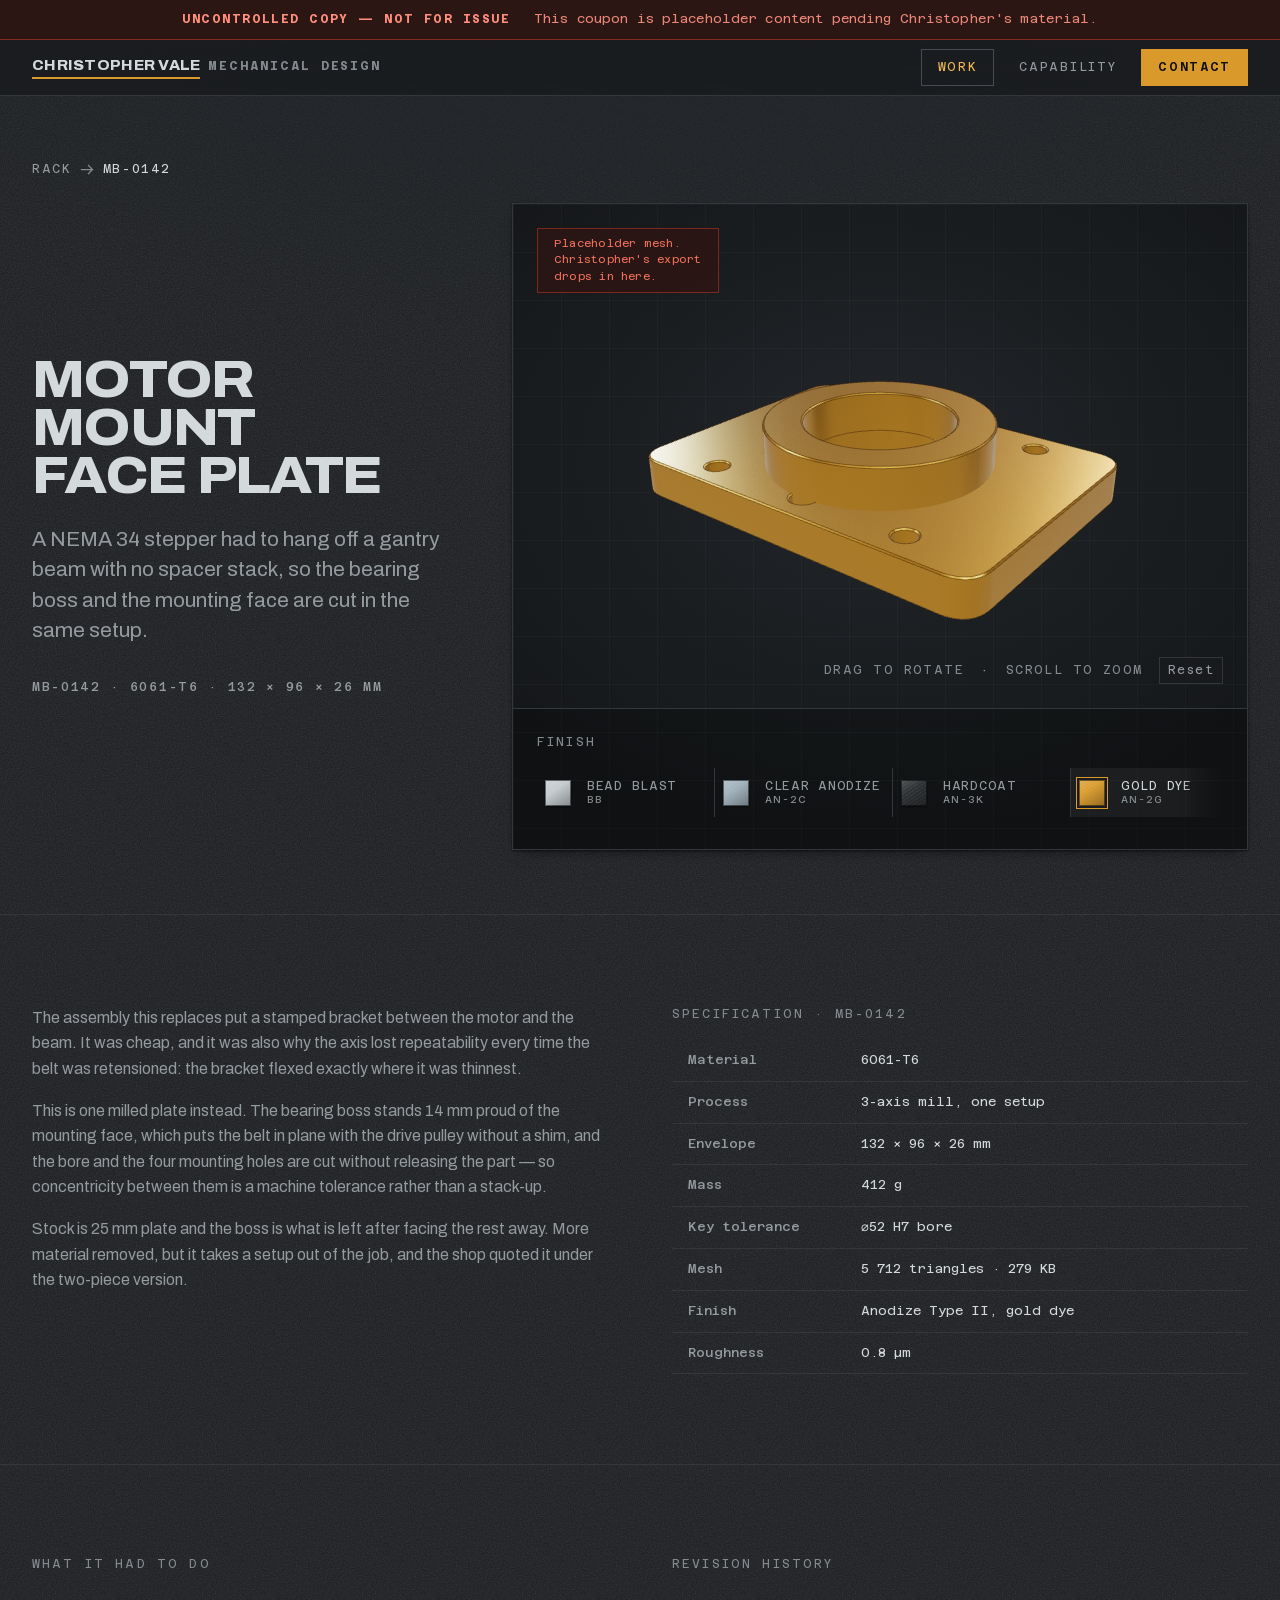
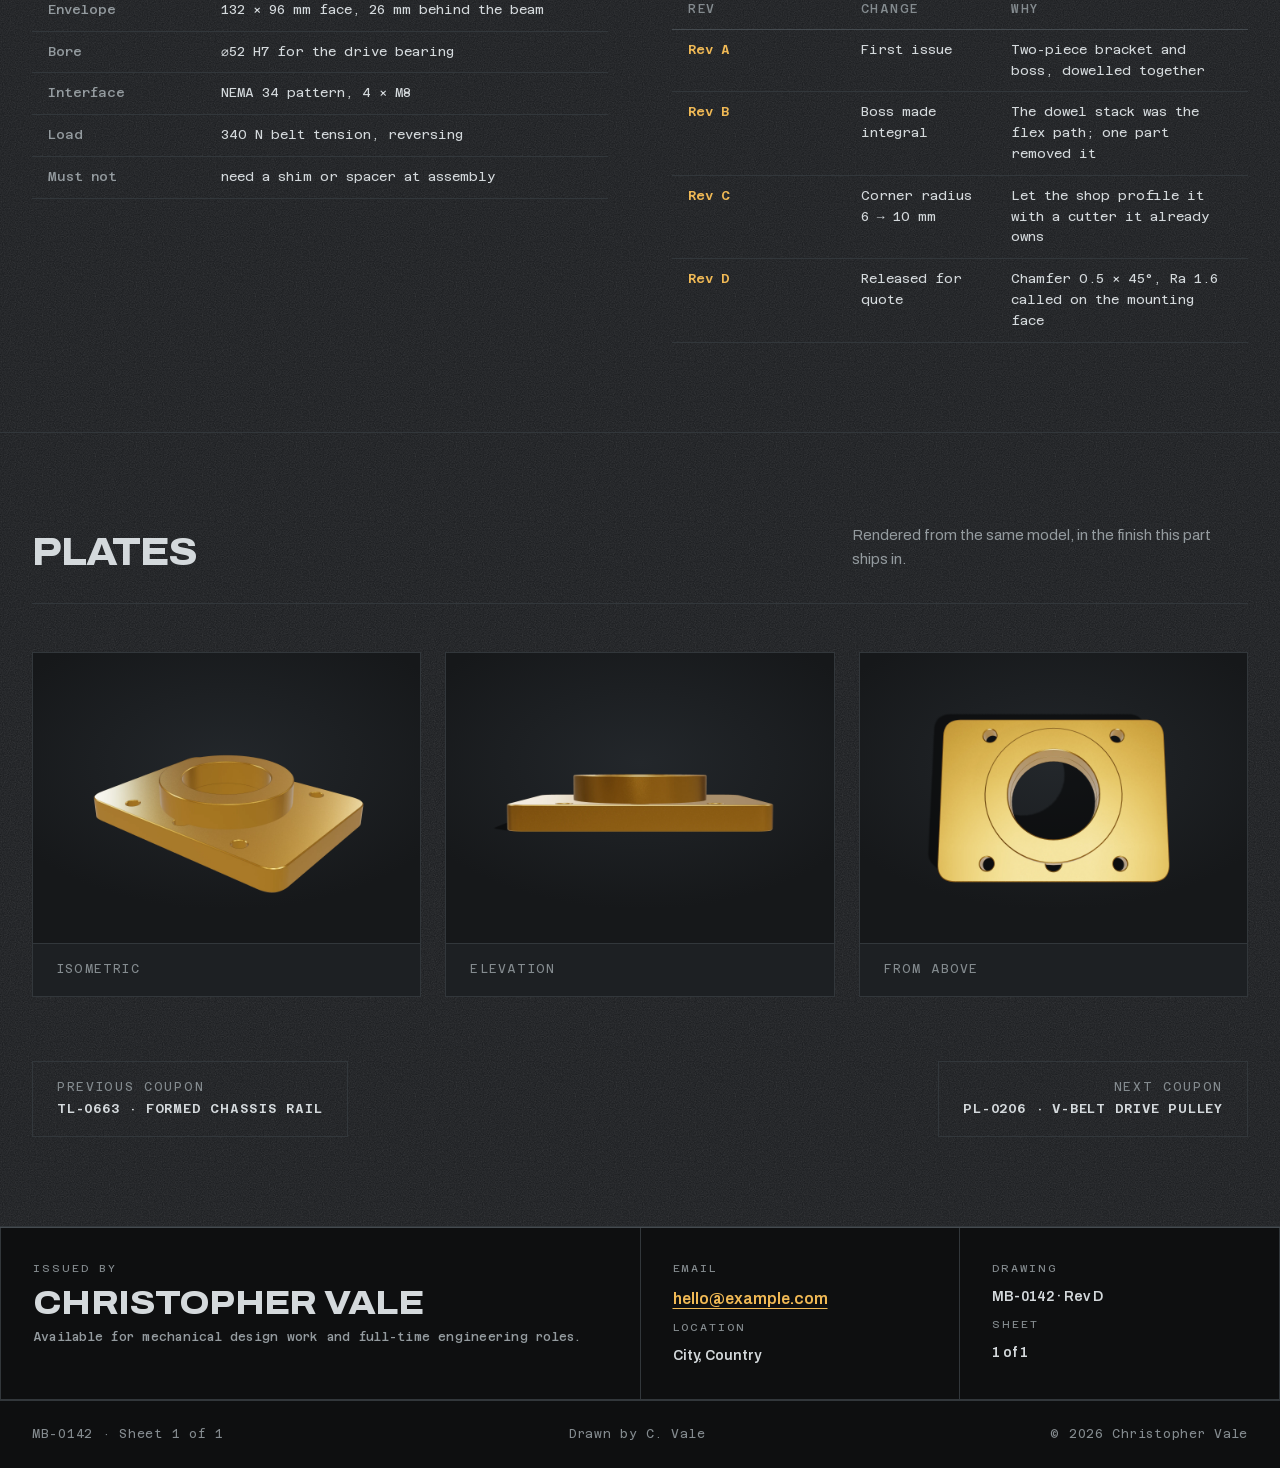
==== projects/mb-0142/index.html @ 42f67389 "Initial commit: Christopher Vale mechanical design portfolio Static site for GitHub Pages, no build " ====
<!doctype html>
<html lang="en" class="no-js" data-finish="gold">
<head>
<meta charset="utf-8">
<meta name="viewport" content="width=device-width, initial-scale=1">
<title>Motor mount face plate · MB-0142 — Christopher Vale</title>
<meta name="description" content="A NEMA 34 stepper had to hang off a gantry beam with no spacer stack, so the bearing boss and the mounting face are cut in the same setup.">
<meta name="theme-color" content="#16181a">
<meta property="og:title" content="Motor mount face plate · MB-0142">
<meta property="og:description" content="A NEMA 34 stepper had to hang off a gantry beam with no spacer stack, so the bearing boss and the mounting face are cut in the same setup.">
<meta property="og:type" content="article">
<link rel="icon" href="../../assets/favicon.svg" type="image/svg+xml">
<link rel="preload" href="../../assets/fonts/archivo-latin.woff2" as="font" type="font/woff2" crossorigin>
<link rel="preload" href="../../assets/fonts/azeret-mono-latin.woff2" as="font" type="font/woff2" crossorigin>
<link rel="stylesheet" href="../../assets/css/site.css">
<script type="importmap">
{
  "imports": {
    "three": "../../vendor/three/three.module.min.js",
    "three/addons/": "../../vendor/three/"
  }
}
</script>
<script defer src="../../assets/js/finishes.js"></script>
<script defer src="../../assets/js/site.js"></script>
</head>
<body>
<!--
DIRECTION CONTRACT
THESIS: Every project is a machined sample coupon you can pick up and re-finish, not a render tile; this refuses the dark portfolio grid of glowing cards.
OWN-WORLD: Type III hardcoat graphite ground, bead-blast aluminium type, a full Type II anodize dye rack carrying the page accent; Archivo stamped wide, Azeret Mono spec rows; drilled coupons, hairline rules, one 8px cell governing every dimension.
STORY: A recruiter reads what the part had to do, turns the geometry, and follows the revision table to see how the engineer thinks.
FIRST VIEWPORT: The coupon's own sheet — title and lede left, the full specification stacked right, the specimen viewer running full width beneath with its dye rack.
FORM: The Finish Sample Card, candidate 6 of 7 grounded directions, seed key 66124021.
FINISH: unreviewed and undocumented is unfinished; this build ends with the finish review, the verdict, and DESIGN.md
-->
<a class="skip" href="#specimen">Skip to the specimen</a>

<!-- PLACEHOLDER MARKER. Delete this block once Christopher's real material is in. -->
<div class="issue-strip">
  <b>Uncontrolled copy — not for issue</b>
  <span>This coupon is placeholder content pending Christopher's material.</span>
</div>

<header class="nameplate">
  <a class="nameplate__mark" href="../../">
    <b>Christopher Vale</b>
    <em>Mechanical design</em>
  </a>
  <nav class="nameplate__nav" aria-label="Primary">
    <a href="../../#work" aria-current="page">Work</a>
    <a href="../../#capability" class="hide-sm">Capability</a>
    <a href="../../#contact" class="is-primary">Contact</a>
  </nav>
</header>

<main>
  <section class="band band--tight">
    <div class="wrap">
      <nav class="crumbs" aria-label="Breadcrumb">
        <a href="../../">Rack</a>
        <svg class="ico" width="15" height="15" viewBox="0 0 15 15" fill="none" aria-hidden="true"><path d="M1.5 7.5h11M8.5 3.5l4 4-4 4" stroke="currentColor" stroke-width="1.25" stroke-linecap="square"/></svg>
        <span aria-current="page">MB-0142</span>
      </nav>

      <div class="sheet sheet--specimen">
        <div class="sheet__title">
          <h1 class="display">Motor mount face plate</h1>
          <p class="lede">A NEMA 34 stepper had to hang off a gantry beam with no spacer stack, so the bearing boss and the mounting face are cut in the same setup.</p>
          <p class="stamp mt-4">MB-0142 &middot; 6061-T6 &middot; 132 &times; 96 &times; 26 mm</p>
        </div>

        <div class="specimen" id="specimen">
          <div class="viewer"
               data-model="../../assets/models/mb-0142-motor-mount.stl"
               data-fit="1.12">
            <img class="viewer__poster" src="../../assets/renders/mb-0142-motor-mount.webp"
                 alt="Rendered isometric view of MB-0142, motor mount face plate.">
            <canvas class="viewer__canvas" tabindex="0" role="application"
                    aria-label="Interactive 3D model of part MB-0142. Drag to rotate, scroll to zoom. With the keyboard: arrow keys rotate, plus and minus zoom, R resets the view."></canvas>
            <div class="viewer__state">
              <span data-state-text>Loading specimen</span>
              <span class="viewer__bar"><i></i></span>
            </div>
            <!-- PLACEHOLDER MARKER. Delete with the issue strip. -->
            <p class="viewer__note">Placeholder mesh. Christopher's export drops in here.</p>
            <div class="viewer__readout">
              <span>Drag to rotate</span>
              <b>&middot;</b>
              <span class="pointer-fine">Scroll to zoom</span>
              <span class="pointer-coarse">Pinch to zoom</span>
              <button type="button" class="viewer__reset">Reset</button>
            </div>
          </div>

          <div class="dyerack dyerack--flat">
            <p class="dyerack__head" id="dye-rack-label">Finish</p>
            <div class="dyerack__list" role="group" aria-labelledby="dye-rack-label">
        <button type="button" class="chip" data-finish="natural" style="--chip:#c3cacd" aria-pressed="false">
          <span>Bead blast<small>BB</small></span>
        </button>
        <button type="button" class="chip" data-finish="clear" style="--chip:#9fb0ba" aria-pressed="false">
          <span>Clear anodize<small>AN-2C</small></span>
        </button>
        <button type="button" class="chip" data-finish="black" style="--chip:#2a2d30" aria-pressed="false">
          <span>Hardcoat<small>AN-3K</small></span>
        </button>
        <button type="button" class="chip" data-finish="gold" style="--chip:#d99a2b" aria-pressed="true">
          <span>Gold dye<small>AN-2G</small></span>
        </button>
        <button type="button" class="chip" data-finish="red" style="--chip:#c93c2b" aria-pressed="false">
          <span>Red dye<small>AN-2R</small></span>
        </button>
        <button type="button" class="chip" data-finish="blue" style="--chip:#2f79d8" aria-pressed="false">
          <span>Blue dye<small>AN-2B</small></span>
        </button>
        <button type="button" class="chip" data-finish="violet" style="--chip:#8a52d6" aria-pressed="false">
          <span>Violet dye<small>AN-2V</small></span>
        </button>
        <button type="button" class="chip" data-finish="olive" style="--chip:#6f9a3a" aria-pressed="false">
          <span>Olive dye<small>AN-2O</small></span>
        </button>
            </div>
          </div>
        </div>
      </div>
    </div>
  </section>

  <!-- ================================================== what it is -->
  <section class="band" aria-labelledby="read-title">
    <div class="wrap">
      <div class="two-col">
        <div>
          <h2 class="vh" id="read-title">About this part</h2>
          <div class="prose">
            <p>The assembly this replaces put a stamped bracket between the motor and the beam. It was cheap, and it was also why the axis lost repeatability every time the belt was retensioned: the bracket flexed exactly where it was thinnest.</p>
            <p>This is one milled plate instead. The bearing boss stands 14 mm proud of the mounting face, which puts the belt in plane with the drive pulley without a shim, and the bore and the four mounting holes are cut without releasing the part &mdash; so concentricity between them is a machine tolerance rather than a stack-up.</p>
            <p>Stock is 25 mm plate and the boss is what is left after facing the rest away. More material removed, but it takes a setup out of the job, and the shop quoted it under the two-piece version.</p>
          </div>
        </div>

        <table class="spectable">
          <caption>Specification &middot; MB-0142</caption>
          <tbody>
            <tr><th scope="row">Material</th><td>6061-T6</td></tr>
            <tr><th scope="row">Process</th><td>3-axis mill, one setup</td></tr>
            <tr><th scope="row">Envelope</th><td>132 &times; 96 &times; 26 mm</td></tr>
            <tr><th scope="row">Mass</th><td>412 g</td></tr>
            <tr><th scope="row">Key tolerance</th><td>&#8960;52 H7 bore</td></tr>
            <tr><th scope="row">Mesh</th><td>5 712 triangles &middot; 279 KB</td></tr>
            <tr><th scope="row">Finish</th><td data-live-process>&mdash;</td></tr>
            <tr><th scope="row">Roughness</th><td data-live-ra>&mdash;</td></tr>
          </tbody>
        </table>
      </div>
    </div>
  </section>

  <!-- ===================================================== back panel -->
  <section class="band" aria-labelledby="brief-title">
    <div class="wrap">
      <div class="two-col">
        <table class="spectable">
          <caption id="brief-title">What it had to do</caption>
          <tbody>
            <tr><th scope="row">Envelope</th><td>132 &times; 96 mm face, 26 mm behind the beam</td></tr>
            <tr><th scope="row">Bore</th><td>&#8960;52 H7 for the drive bearing</td></tr>
            <tr><th scope="row">Interface</th><td>NEMA 34 pattern, 4 &times; M8</td></tr>
            <tr><th scope="row">Load</th><td>340 N belt tension, reversing</td></tr>
            <tr><th scope="row">Must not</th><td>need a shim or spacer at assembly</td></tr>
          </tbody>
        </table>

        <table class="spectable">
          <caption>Revision history</caption>
          <thead>
            <tr><th scope="col">Rev</th><th scope="col">Change</th><th scope="col">Why</th></tr>
          </thead>
          <tbody>
            <tr><th scope="row" class="rev">Rev A</th><td>First issue</td><td>Two-piece bracket and boss, dowelled together</td></tr>
            <tr><th scope="row" class="rev">Rev B</th><td>Boss made integral</td><td>The dowel stack was the flex path; one part removed it</td></tr>
            <tr><th scope="row" class="rev">Rev C</th><td>Corner radius 6 &rarr; 10 mm</td><td>Let the shop profile it with a cutter it already owns</td></tr>
            <tr><th scope="row" class="rev">Rev D</th><td>Released for quote</td><td>Chamfer 0.5 &times; 45&deg;, Ra 1.6 called on the mounting face</td></tr>
          </tbody>
        </table>
      </div>
    </div>
  </section>

  <!-- ===================================================== plates -->
  <section class="band" aria-labelledby="plates-title">
    <div class="wrap">
      <div class="band__head">
        <h2 class="display" id="plates-title">Plates</h2>
        <p>Rendered from the same model, in the finish this part ships in.</p>
      </div>
      <div class="plates">
        <figure class="plate seat">
          <img src="../../assets/renders/mb-0142-motor-mount.webp" alt="Isometric view of MB-0142." loading="lazy" width="960" height="720">
          <figcaption>Isometric</figcaption>
        </figure>
        <figure class="plate seat">
          <img src="../../assets/renders/mb-0142-motor-mount-front.webp" alt="Elevation view of MB-0142." loading="lazy" width="960" height="720">
          <figcaption>Elevation</figcaption>
        </figure>
        <figure class="plate seat">
          <img src="../../assets/renders/mb-0142-motor-mount-top.webp" alt="View of MB-0142 from above." loading="lazy" width="960" height="720">
          <figcaption>From above</figcaption>
        </figure>
      </div>

      <nav class="pager mt-8" aria-label="Other coupons">
        <a href="../tl-0663/"><span>Previous coupon</span><b>TL-0663 · Formed chassis rail</b></a>
        <a href="../pl-0206/" class="is-next"><span>Next coupon</span><b>PL-0206 · V-belt drive pulley</b></a>
      </nav>
    </div>
  </section>
</main>

<footer class="titleblock" id="contact">
  <div class="titleblock__grid">
    <div class="titleblock__cell titleblock__issuer">
      <span class="k">Issued by</span>
      <span class="v">Christopher Vale</span>
      <p class="stamp" style="text-transform:none;letter-spacing:0.02em;line-height:1.6">
        Available for mechanical design work and full-time engineering roles.
      </p>
    </div>
    <div class="titleblock__cell">
      <span class="k">Email</span>
      <span class="v"><a href="mailto:hello@example.com">hello@example.com</a></span>
      <span class="k">Location</span>
      <span class="v" style="font-size:0.875rem">City, Country</span>
    </div>
    <div class="titleblock__cell">
      <span class="k">Drawing</span>
      <span class="v" style="font-size:0.875rem">MB-0142 · Rev D</span>
      <span class="k">Sheet</span>
      <span class="v" style="font-size:0.875rem">1 of 1</span>
    </div>
  </div>
  <div class="titleblock__foot">
    <span>MB-0142 · Sheet 1 of 1</span>
    <span>Drawn by C. Vale</span>
    <span>&copy; <span data-year>2026</span> Christopher Vale</span>
  </div>
</footer>

<div id="finish-live" class="vh" role="status" aria-live="polite"></div>
</body>
</html>
---- assets/css/site.css ----
/* ==========================================================================
   THE FINISH SAMPLE CARD
   Christopher — mechanical design portfolio
   Every project is a machined sample coupon: bead-blast field, stamped spec,
   dye rack. The page accent IS the selected finish.
   ========================================================================== */

/* --------------------------------------------------------------- 1. faces */

@font-face {
  font-family: 'Archivo';
  font-style: normal;
  font-weight: 100 900;
  font-stretch: 62% 125%;
  font-display: swap;
  src: url('../fonts/archivo-latin.woff2') format('woff2');
  unicode-range: U+0000-00FF, U+0131, U+0152-0153, U+02BB-02BC, U+02C6, U+02DA,
    U+02DC, U+0304, U+0308, U+0329, U+2000-206F, U+20AC, U+2122, U+2191, U+2193,
    U+2212, U+2215, U+FEFF, U+FFFD;
}
@font-face {
  font-family: 'Archivo';
  font-style: normal;
  font-weight: 100 900;
  font-stretch: 62% 125%;
  font-display: swap;
  src: url('../fonts/archivo-latin-ext.woff2') format('woff2');
  unicode-range: U+0100-02BA, U+02BD-02C5, U+02C7-02CC, U+02CE-02D7, U+02DD-02FF,
    U+0304, U+0308, U+0329, U+1D00-1DBF, U+1E00-1E9F, U+1EF2-1EFF, U+2020,
    U+20A0-20AB, U+20AD-20C0, U+2113, U+2C60-2C7F, U+A720-A7FF;
}
@font-face {
  font-family: 'Azeret Mono';
  font-style: normal;
  font-weight: 300 700;
  font-display: swap;
  src: url('../fonts/azeret-mono-latin.woff2') format('woff2');
  unicode-range: U+0000-00FF, U+0131, U+0152-0153, U+02BB-02BC, U+02C6, U+02DA,
    U+02DC, U+0304, U+0308, U+0329, U+2000-206F, U+20AC, U+2122, U+2191, U+2193,
    U+2212, U+2215, U+FEFF, U+FFFD;
}
@font-face {
  font-family: 'Azeret Mono';
  font-style: normal;
  font-weight: 300 700;
  font-display: swap;
  src: url('../fonts/azeret-mono-latin-ext.woff2') format('woff2');
  unicode-range: U+0100-02BA, U+02BD-02C5, U+02C7-02CC, U+02CE-02D7, U+02DD-02FF,
    U+0304, U+0308, U+0329, U+1D00-1DBF, U+1E00-1E9F, U+1EF2-1EFF, U+2020,
    U+20A0-20AB, U+20AD-20C0, U+2113, U+2C60-2C7F, U+A720-A7FF;
}

/* -------------------------------------------------------------- 2. tokens */

:root {
  /* One fixed cell unit governs every dimension on the page. */
  --cell: 8px;
  --c1: var(--cell);
  --c2: calc(var(--cell) * 2);
  --c3: calc(var(--cell) * 3);
  --c4: calc(var(--cell) * 4);
  --c6: calc(var(--cell) * 6);
  --c8: calc(var(--cell) * 8);
  --c12: calc(var(--cell) * 12);
  --c16: calc(var(--cell) * 16);

  /* Type III hardcoat ground, warm-dark rather than neutral black. */
  --void: #0e0f10;
  --plate: #191b1e;
  --plate-2: #1d2023;
  --plate-3: #24282c;
  --rule: #32373b;
  --rule-bright: #454b50;

  /* Bead-blast aluminium */
  --alu: #d4d9dc;
  --alu-dim: #949b9f;
  --alu-faint: #848b8f;

  /* Type II anodize dye rack — chip colour, and a lightened ink that clears
     4.5:1 on the plate for text use. */
  --dye-natural: #c3cacd;      --ink-natural: #d4d9dc;
  --dye-clear: #9fb0ba;        --ink-clear: #bcccd4;
  --dye-black: #2a2d30;        --ink-black: #b9bfc3;
  --dye-gold: #d99a2b;         --ink-gold: #f0b955;
  --dye-red: #c93c2b;          --ink-red: #f2705c;
  --dye-blue: #2f79d8;         --ink-blue: #6faaf5;
  --dye-violet: #8a52d6;       --ink-violet: #b591f0;
  --dye-olive: #6f9a3a;        --ink-olive: #a8cf6a;

  /* The live finish. JS overwrites these on selection; the page's accent
     is the selected finish, not a fixed brand colour. */
  --dye: var(--dye-gold);
  --ink: var(--ink-gold);

  --shadow-seat: 0 1px 2px rgb(0 0 0 / 0.5), 0 7px 14px -8px rgb(0 0 0 / 0.65);
  --shadow-lift: 0 2px 4px rgb(0 0 0 / 0.55), 0 14px 22px -10px rgb(0 0 0 / 0.75);

  --ease-out: cubic-bezier(0.16, 1, 0.3, 1);
  --ease-seat: cubic-bezier(0.22, 1.1, 0.36, 1);

  --sans: 'Archivo', ui-sans-serif, system-ui, sans-serif;
  --mono: 'Azeret Mono', ui-monospace, 'SF Mono', Menlo, monospace;

  --page: min(1560px, 100% - var(--c8));
  --header-h: 56px;
  --stamp-w: 244px;
  --rack-w: 252px;

  color-scheme: dark;
  accent-color: var(--dye);
}

/* --------------------------------------------------------------- 3. reset */

*, *::before, *::after { box-sizing: border-box; }

html {
  -webkit-text-size-adjust: 100%;
  scroll-behavior: smooth;
  scroll-padding-top: calc(var(--header-h) + var(--c6));
}
@media (prefers-reduced-motion: reduce) {
  html { scroll-behavior: auto; }
}

body {
  margin: 0;
  background: var(--plate);
  color: var(--alu);
  font-family: var(--sans);
  font-size: clamp(0.9375rem, 0.9rem + 0.2vw, 1rem);
  line-height: 1.6;
  font-variation-settings: 'wdth' 100;
  -webkit-font-smoothing: antialiased;
  text-rendering: optimizeLegibility;
  /* Bead-blast: isotropic grain, desaturated in the filter itself so it
     modulates the ground without a page-sized blend mode to composite. */
  background-image:
    radial-gradient(120% 80% at 50% -10%, #21262a 0%, transparent 60%),
    url("data:image/svg+xml,%3Csvg xmlns='http://www.w3.org/2000/svg' width='160' height='160'%3E%3Cfilter id='b'%3E%3CfeTurbulence type='fractalNoise' baseFrequency='0.85' numOctaves='3' stitchTiles='stitch'/%3E%3CfeColorMatrix type='saturate' values='0'/%3E%3C/filter%3E%3Crect width='160' height='160' filter='url(%23b)' opacity='0.16'/%3E%3C/svg%3E");
  background-size: auto, 160px 160px;
  background-attachment: fixed, scroll;
}

img, canvas, svg { display: block; max-width: 100%; }
img { height: auto; }

h1, h2, h3, h4, p, figure, ul, ol { margin: 0; }
ul, ol { padding: 0; list-style: none; }

/* ------------------------------------------------- 4. browser surfaces */

::selection { background: var(--dye); color: var(--void); }

::-webkit-scrollbar { width: 12px; height: 12px; }
::-webkit-scrollbar-track { background: var(--void); }
::-webkit-scrollbar-thumb {
  background: var(--plate-3);
  border: 3px solid var(--void);
  border-radius: 0;
}
::-webkit-scrollbar-thumb:hover { background: var(--rule-bright); }
* { scrollbar-color: var(--plate-3) var(--void); scrollbar-width: thin; }

:focus-visible {
  outline: 2px solid var(--ink);
  outline-offset: 2px;
}

a { color: var(--ink); text-decoration-thickness: 1px; text-underline-offset: 0.22em; }
a:hover { text-decoration-thickness: 2px; }

/* ----------------------------------------------------------- 5. type kit */

.stamp {
  font-family: var(--mono);
  font-size: 0.75rem;
  font-weight: 500;
  letter-spacing: 0.14em;
  text-transform: uppercase;
  font-variant-numeric: tabular-nums;
  color: var(--alu-dim);
}

.display {
  font-family: var(--sans);
  font-weight: 800;
  font-variation-settings: 'wdth' 112;
  letter-spacing: -0.032em;
  line-height: 0.92;
  text-wrap: balance;
  color: var(--alu);
  text-transform: uppercase;
}

.lede {
  font-size: clamp(1.0625rem, 1rem + 0.5vw, 1.3125rem);
  line-height: 1.45;
  color: var(--alu-dim);
  max-width: 46ch;
  text-wrap: pretty;
}

.prose { max-width: 68ch; color: var(--alu-dim); }
.prose p + p { margin-top: var(--c2); }
.prose strong { color: var(--alu); font-weight: 600; }

.num { font-variant-numeric: tabular-nums; }

/* --------------------------------------------------------- 6. page frame */

.wrap { width: var(--page); margin-inline: auto; }

.skip {
  position: absolute;
  left: var(--c2);
  top: calc(var(--c2) * -8);
  z-index: 100;
  padding: var(--c1) var(--c2);
  background: var(--dye);
  color: var(--void);
  font-family: var(--mono);
  font-size: 0.75rem;
  text-transform: uppercase;
  letter-spacing: 0.1em;
  text-decoration: none;
  transition: top 0.18s var(--ease-out);
}
.skip:focus { top: var(--c2); }

/* The draft stamp. Engineering documents carry exactly this mark; it is the
   honest state of the site until Christopher's material lands.
   To remove: delete every <div class="issue-strip"> block. */
.issue-strip {
  background: color-mix(in srgb, var(--dye-red) 16%, var(--void));
  border-bottom: 1px solid color-mix(in srgb, var(--dye-red) 55%, transparent);
  color: var(--ink-red);
  font-family: var(--mono);
  font-size: 0.75rem;
  letter-spacing: 0.12em;
  text-transform: uppercase;
  padding: calc(var(--c1) + 1px) var(--c4);
  display: flex;
  gap: var(--c3);
  align-items: baseline;
  justify-content: center;
  flex-wrap: wrap;
  text-align: center;
}
.issue-strip b { font-weight: 700; color: #ff8f7c; }
@media (max-width: 760px) {
  .issue-strip span { display: none; }
  .issue-strip { padding-inline: var(--c2); }
}
.issue-strip span {
  color: color-mix(in srgb, var(--ink-red) 78%, var(--alu));
  text-transform: none;
  letter-spacing: 0.01em;
  font-size: 0.8125rem;
}

/* -------------------------------------------------------- 7. nameplate */

.nameplate {
  position: sticky;
  top: 0;
  z-index: 40;
  height: var(--header-h);
  display: flex;
  align-items: center;
  gap: var(--c4);
  padding-inline: var(--c4);
  background: color-mix(in srgb, var(--plate) 86%, transparent);
  backdrop-filter: blur(14px) saturate(1.2);
  border-bottom: 1px solid var(--rule);
}

.nameplate__mark {
  display: flex;
  align-items: baseline;
  gap: var(--c1);
  text-decoration: none;
  color: var(--alu);
  font-weight: 700;
  font-variation-settings: 'wdth' 108;
  letter-spacing: 0.02em;
  text-transform: uppercase;
  font-size: 0.875rem;
  white-space: nowrap;
}
.nameplate__mark b {
  font-weight: 800;
  border-bottom: 2px solid var(--dye);
  transition: border-color 0.4s var(--ease-out);
}
.nameplate__mark em {
  font-style: normal;
  font-family: var(--mono);
  font-size: 0.75rem;
  letter-spacing: 0.16em;
  color: var(--alu-faint);
}

.nameplate__nav {
  margin-left: auto;
  display: flex;
  align-items: center;
  gap: var(--c1);
}
.nameplate__nav a {
  font-family: var(--mono);
  font-size: 0.75rem;
  letter-spacing: 0.14em;
  text-transform: uppercase;
  color: var(--alu-dim);
  text-decoration: none;
  padding: var(--c1) var(--c2);
  border: 1px solid transparent;
  transition: color 0.16s, border-color 0.16s, background-color 0.16s;
}
.nameplate__nav a:hover { color: var(--alu); border-color: var(--rule); }
.nameplate__nav a[aria-current='page'] { color: var(--ink); border-color: var(--rule-bright); }
.nameplate__nav .is-primary {
  color: var(--void);
  background: var(--dye);
  border-color: var(--dye);
  font-weight: 600;
  transition: background-color 0.4s var(--ease-out), border-color 0.4s var(--ease-out), filter 0.16s;
}
.nameplate__nav .is-primary:hover { color: var(--void); filter: brightness(1.14); }

@media (max-width: 720px) {
  .nameplate { gap: var(--c2); padding-inline: var(--c2); }
  .nameplate__mark em { display: none; }
  .nameplate__nav { gap: 0; }
  .nameplate__nav a { padding-inline: var(--c1); letter-spacing: 0.08em; }
  .nameplate__nav .hide-sm { display: none; }
}

/* --------------------------------------------------------- 8. the coupon */
/* The hero: one specimen under test on a bead-blast field. */

:root:has(.issue-strip) { --strip-h: 42px; }

.coupon-test {
  position: relative;
  min-height: calc(100svh - var(--header-h) - var(--strip-h, 0px));
  display: grid;
  grid-template-columns: var(--stamp-w) minmax(0, 1fr) var(--rack-w);
  grid-template-rows: 1fr auto;
  border-bottom: 1px solid var(--rule);
  isolation: isolate;
  overflow: clip;
}
.coupon-test > * { min-width: 0; }
.dyerack__list { min-width: 0; }

/* The field the specimen sits on: a datum grid, ruled in the cell unit. */
.coupon-test__field {
  position: absolute;
  inset: 0;
  z-index: 0;
  pointer-events: none;
  background-image:
    linear-gradient(to right, rgb(255 255 255 / 0.028) 1px, transparent 1px),
    linear-gradient(to bottom, rgb(255 255 255 / 0.028) 1px, transparent 1px);
  background-size: calc(var(--cell) * 6) calc(var(--cell) * 6);
  mask-image: radial-gradient(120% 100% at 62% 42%, #000 0%, #000 42%, transparent 78%);
}

.viewer {
  position: relative;
  width: 100%;
  height: 100%;
  isolation: isolate;
}

/* In the hero the viewer is the field itself: it spans the whole section and
   the stamp, rack, and statement sit over it. */
.viewer--hero {
  position: absolute;
  inset: 0;
  z-index: 1;
}
.viewer--hero .viewer__readout { right: calc(var(--rack-w) + var(--c3)); }
@media (max-width: 900px) {
  .viewer--hero .viewer__readout { right: var(--c3); left: var(--c3); }
}

/* "Scroll to zoom" names an action a touch device does not have. */
.pointer-coarse { display: none; }
@media (hover: none) and (pointer: coarse) {
  .pointer-fine { display: none; }
  .pointer-coarse { display: inline; }
}
/* On a narrow frame the hint is the grab affordance; the zoom verb can go. */
@media (max-width: 560px) {
  .viewer__readout .pointer-fine,
  .viewer__readout .pointer-coarse,
  .viewer__readout b { display: none; }
}

.specstamp,
.dyerack,
.coupon-test__say { position: relative; z-index: 2; }

/* In the hero the viewer IS the field, sitting beneath this chrome. Left as
   solid hit targets, the stamp column, the rack column and the statement
   swallow the pointer across most of the section — including the upper-right,
   where the specimen is composed — and the model cannot be dragged at all.
   The chrome keeps its place in the stack; only its real controls and its
   selectable evidence take the pointer back. */
.coupon-test .specstamp,
.coupon-test .dyerack,
.coupon-test__say { pointer-events: none; }

/* The evidence a reader copies, and every real control. The headline and lede
   stay transparent: they are a statement, not evidence, and they lie directly
   over the specimen's lower flank. */
.coupon-test .specstamp dl,
.coupon-test .dyerack__list,
.coupon-test__actions { pointer-events: auto; }

/* -- left: the spec stamp -------------------------------------------------- */

.specstamp {
  grid-column: 1;
  grid-row: 1 / 3;
  align-self: start;
  padding: var(--c4) 0 var(--c4) var(--c4);
  border-right: 1px solid var(--rule);
  min-height: 100%;
  background: linear-gradient(to right, color-mix(in srgb, var(--plate) 72%, transparent), transparent);
  backdrop-filter: blur(2px);
}
.specstamp dl {
  margin: 0;
  display: grid;
  grid-template-columns: 1fr;
}
.specstamp div {
  display: flex;
  justify-content: space-between;
  align-items: baseline;
  gap: var(--c2);
  padding: calc(var(--c1) + 2px) var(--c2) calc(var(--c1) + 2px) 0;
  border-bottom: 1px solid var(--rule);
}
.specstamp div:first-child { border-top: 1px solid var(--rule); }
.specstamp dt {
  font-family: var(--mono);
  font-size: 0.75rem;
  letter-spacing: 0.14em;
  text-transform: uppercase;
  color: var(--alu-faint);
}
.specstamp dd {
  margin: 0;
  font-family: var(--mono);
  font-size: 0.75rem;
  font-weight: 500;
  color: var(--alu);
  font-variant-numeric: tabular-nums;
  text-align: right;
}
.specstamp dd[data-live-finish] { color: var(--ink); transition: color 0.4s var(--ease-out); }
.specstamp__head {
  font-family: var(--mono);
  font-size: 0.75rem;
  letter-spacing: 0.18em;
  text-transform: uppercase;
  color: var(--alu-faint);
  padding-bottom: var(--c2);
}

/* -- right: the dye rack --------------------------------------------------- */

.dyerack {
  grid-column: 3;
  grid-row: 1 / 3;
  padding: var(--c4) var(--c4) var(--c4) 0;
  border-left: 1px solid var(--rule);
  background: linear-gradient(to left, color-mix(in srgb, var(--plate) 72%, transparent), transparent);
  backdrop-filter: blur(2px);
  display: flex;
  flex-direction: column;
  gap: var(--c2);
}
.dyerack__head {
  font-family: var(--mono);
  font-size: 0.75rem;
  letter-spacing: 0.18em;
  text-transform: uppercase;
  color: var(--alu-faint);
  padding-left: var(--c4);
}
.dyerack__list {
  display: flex;
  flex-direction: column;
  gap: 0;
  border-top: 1px solid var(--rule);
  margin-left: var(--c4);
}

/* A dye chip: a real machined coupon edge-on, drilled for the rack ring. */
.chip {
  position: relative;
  display: grid;
  grid-template-columns: 26px 1fr;
  align-items: center;
  gap: var(--c2);
  width: 100%;
  padding: calc(var(--c1) + 3px) var(--c1) calc(var(--c1) + 3px) var(--c1);
  border: 0;
  border-bottom: 1px solid var(--rule);
  background: transparent;
  color: var(--alu-dim);
  font-family: var(--mono);
  font-size: 0.75rem;
  letter-spacing: 0.06em;
  text-transform: uppercase;
  text-align: left;
  cursor: pointer;
  transition: color 0.16s, background-color 0.16s;
}
.chip::before {
  content: '';
  width: 26px;
  height: 26px;
  background: var(--chip);
  background-image:
    linear-gradient(146deg, rgb(255 255 255 / 0.2) 0%, rgb(255 255 255 / 0.03) 38%, rgb(0 0 0 / 0.32) 100%),
    repeating-linear-gradient(146deg, rgb(255 255 255 / 0.05) 0 1px, transparent 1px 3px);
  box-shadow: inset 0 0 0 1px rgb(0 0 0 / 0.5), 0 1px 2px rgb(0 0 0 / 0.5);
  transition: transform 0.24s var(--ease-seat), box-shadow 0.24s var(--ease-out);
}
.chip:hover { color: var(--alu); background: rgb(255 255 255 / 0.028); }
.chip:hover::before { transform: translateX(-2px) scale(1.06); }
.chip[aria-pressed='true'] { color: var(--alu); background: rgb(255 255 255 / 0.05); }
.chip[aria-pressed='true']::before {
  box-shadow: inset 0 0 0 1px rgb(0 0 0 / 0.5), 0 0 0 2px var(--plate), 0 0 0 3px var(--chip);
}
.chip[aria-pressed='true']::after {
  content: '';
  position: absolute;
  left: calc(var(--c1) * -1 - 5px);
  top: 50%;
  width: 5px;
  height: 5px;
  transform: translateY(-50%) rotate(45deg);
  background: var(--chip);
}
.chip small {
  display: block;
  font-size: 0.6875rem;
  letter-spacing: 0.1em;
  color: var(--alu-faint);
}

/* -- the statement, seated in the void ------------------------------------- */

.coupon-test__say {
  grid-column: 2;
  grid-row: 2;
  align-self: end;
  padding: var(--c6) var(--c4) var(--c8);
  max-width: 44ch;
}
.coupon-test__say h1 {
  font-size: clamp(2rem, 1.1rem + 3.1vw, 3.5rem);
  max-width: 15ch;
}
.coupon-test__say h1 i {
  font-style: normal;
  color: var(--ink);
  transition: color 0.4s var(--ease-out);
}
.coupon-test__say .lede { margin-top: var(--c3); }
.coupon-test__actions {
  margin-top: var(--c4);
  display: flex;
  flex-wrap: wrap;
  gap: var(--c2);
}

/* -- the viewer's own furniture -------------------------------------------- */

.viewer__poster {
  position: absolute;
  inset: 0;
  width: 100%;
  height: 100%;
  object-fit: contain;
  opacity: 1;
  transition: opacity 0.7s var(--ease-out);
}
.viewer.is-live .viewer__poster { opacity: 0; }

.viewer__canvas { width: 100%; height: 100%; touch-action: none; cursor: grab; }
.viewer__canvas:active { cursor: grabbing; }

.viewer__readout {
  position: absolute;
  z-index: 3;
  right: var(--c3);
  bottom: var(--c3);
  display: flex;
  align-items: center;
  justify-content: flex-end;
  flex-wrap: wrap;
  gap: var(--c1) var(--c2);
  font-family: var(--mono);
  font-size: 0.75rem;
  letter-spacing: 0.12em;
  text-transform: uppercase;
  color: var(--alu-faint);
  pointer-events: none;
}
.viewer__readout b {
  font-weight: 500;
  color: var(--alu-dim);
  font-variant-numeric: tabular-nums;
}

.viewer__note {
  position: absolute;
  z-index: 3;
  left: var(--c3);
  top: var(--c3);
  max-width: 26ch;
  padding: calc(var(--c1) - 1px) var(--c2);
  border: 1px solid color-mix(in srgb, var(--dye-red) 50%, transparent);
  background: color-mix(in srgb, var(--dye-red) 14%, rgb(14 15 16 / 0.86));
  color: var(--ink-red);
  font-family: var(--mono);
  font-size: 0.6875rem;
  line-height: 1.5;
  letter-spacing: 0.02em;
  pointer-events: none;
}
.viewer--hero .viewer__note { left: calc(var(--stamp-w) + var(--c3)); }
@media (max-width: 900px) { .viewer--hero .viewer__note { left: var(--c3); } }

.viewer__reset {
  pointer-events: auto;
  border: 1px solid var(--rule);
  background: color-mix(in srgb, var(--plate) 80%, transparent);
  color: var(--alu-dim);
  font: inherit;
  letter-spacing: 0.12em;
  padding: 3px var(--c1);
  cursor: pointer;
  transition: color 0.16s, border-color 0.16s;
}
.viewer__reset:hover { color: var(--alu); border-color: var(--rule-bright); }

/* Load state and no-WebGL state, drawn as deliberately as the loaded state. */
.viewer__state {
  position: absolute;
  z-index: 3;
  left: 50%;
  top: 50%;
  transform: translate(-50%, -50%);
  display: grid;
  gap: var(--c1);
  justify-items: center;
  font-family: var(--mono);
  font-size: 0.75rem;
  letter-spacing: 0.16em;
  text-transform: uppercase;
  color: var(--alu-dim);
  text-align: center;
  pointer-events: none;
}
.viewer__bar {
  width: 128px;
  height: 3px;
  background: var(--plate-3);
  overflow: hidden;
}
.viewer__bar i {
  display: block;
  height: 100%;
  width: 100%;
  transform: scaleX(var(--p, 0));
  transform-origin: left center;
  background: var(--dye);
  transition: transform 0.2s linear, background-color 0.4s var(--ease-out);
}
.viewer.is-live .viewer__state { display: none; }
.viewer.is-failed .viewer__state { display: grid; }

/* -- hero responsive ------------------------------------------------------- */

@media (max-width: 1180px) {
  .coupon-test { --stamp-w: 206px; --rack-w: 216px; }
  .coupon-test__say { max-width: 36ch; }
}

@media (max-width: 900px) {
  .coupon-test {
    grid-template-columns: 1fr;
    grid-template-rows: 50svh auto auto auto;
    min-height: 0;
  }
  .viewer { position: relative; grid-area: 1 / 1 / 2 / 2; }
  .coupon-test__field { mask-image: radial-gradient(120% 70% at 50% 30%, #000 0%, #000 45%, transparent 80%); }
  .coupon-test__say {
    grid-column: 1;
    grid-row: 3;
    max-width: none;
    padding: var(--c4) var(--c3) var(--c6);
    border-top: 1px solid var(--rule);
  }
  .dyerack {
    grid-column: 1;
    grid-row: 2;
    padding: var(--c3);
    border-left: 0;
    border-top: 1px solid var(--rule);
  }
  .dyerack__head, .dyerack__list { margin-left: 0; padding-left: 0; }
  .dyerack__list {
    flex-direction: row;
    overflow-x: auto;
    scroll-snap-type: x proximity;
    border-top: 0;
    gap: 0;
    margin-top: var(--c2);
    padding-bottom: var(--c1);
    mask-image: linear-gradient(to right, #000 0, #000 calc(100% - 40px), transparent 100%);
  }
  .chip {
    flex: 0 0 auto;
    width: 172px;
    grid-template-columns: 22px 1fr;
    scroll-snap-align: start;
    border-bottom: 0;
    border-right: 1px solid var(--rule);
  }
  .chip::before { width: 22px; height: 22px; }
  .chip[aria-pressed='true']::after { display: none; }
  .specstamp {
    grid-column: 1;
    grid-row: 4;
    border-right: 0;
    border-top: 1px solid var(--rule);
    padding: var(--c3);
    background: none;
  }
  .specstamp dl { grid-template-columns: 1fr 1fr; column-gap: var(--c3); }
  .specstamp div:nth-child(2) { border-top: 1px solid var(--rule); }
}

@media (max-width: 560px) {
  .specstamp dl { grid-template-columns: 1fr; }
  .specstamp div:nth-child(2) { border-top: 0; }
}

/* ----------------------------------------------------------- 9. sections */

.band {
  padding-block: clamp(var(--c8), 7vw, var(--c16));
  border-bottom: 1px solid var(--rule);
}
.band--tight { padding-block: clamp(var(--c6), 5vw, var(--c12)); }

.band__head {
  display: flex;
  align-items: end;
  justify-content: space-between;
  gap: var(--c4);
  flex-wrap: wrap;
  padding-bottom: var(--c4);
  margin-bottom: var(--c6);
  border-bottom: 1px solid var(--rule);
}
.band__head h2 {
  font-size: clamp(1.5rem, 1.1rem + 1.6vw, 2.375rem);
}
.band__head p { max-width: 44ch; color: var(--alu-dim); font-size: 0.9375rem; }

/* --------------------------------------------------------- 10. the rack */
/* Not a card grid. A specification register: coupons lying in the drawer,
   ruled hairline to hairline, read across rather than scanned as tiles. */

.register__head {
  display: grid;
  border-top: 1px solid var(--rule-bright);
  grid-template-columns: 176px minmax(0, 1fr) 384px 104px 24px;
  align-items: center;
  gap: var(--c4);
  padding: var(--c2) var(--c3);
  border-bottom: 1px solid var(--rule);
  font-family: var(--mono);
  font-size: 0.6875rem;
  letter-spacing: 0.16em;
  text-transform: uppercase;
  color: var(--alu-faint);
}
.register__head span:nth-child(3) {
  display: grid;
  grid-template-columns: 92px 118px 90px 76px;
  gap: var(--c1);
}

.row {
  position: relative;
  display: grid;
  grid-template-columns: 176px minmax(0, 1fr) 384px 104px 24px;
  align-items: center;
  gap: var(--c4);
  padding: var(--c3);
  border-bottom: 1px solid var(--rule);
  text-decoration: none;
  color: inherit;
  transition: background-color 0.24s var(--ease-out);
}
.row::before {
  /* the drawer seat: a milled channel the coupon lies in */
  content: '';
  position: absolute;
  left: 0;
  top: 0;
  bottom: -1px;
  width: 3px;
  background: var(--chip, transparent);
  transform: scaleY(0);
  transform-origin: center;
  transition: transform 0.28s var(--ease-seat);
}
.row:hover, .row:focus-visible { background: rgb(255 255 255 / 0.028); }
.row:hover::before, .row:focus-visible::before { transform: scaleY(1); }

/* the coupon itself: a plate with real edge thickness, seated in the tray */
.row__plate {
  position: relative;
  aspect-ratio: 4 / 3;
  background: radial-gradient(90% 74% at 50% 36%, #23272b 0%, #131517 78%);
  border: 1px solid var(--rule);
  box-shadow:
    inset 0 1px 0 rgb(255 255 255 / 0.05),
    inset 0 -2px 3px rgb(0 0 0 / 0.55),
    0 1px 2px rgb(0 0 0 / 0.5);
  overflow: hidden;
}
.row__plate img {
  width: 100%;
  height: 100%;
  object-fit: contain;
  transition: transform 0.42s var(--ease-out);
}
.row:hover .row__plate img { transform: scale(1.06); }

.row__live {
  position: absolute;
  left: 5px;
  bottom: 5px;
  display: flex;
  align-items: center;
  gap: 4px;
  padding: 1px 5px;
  background: rgb(14 15 16 / 0.8);
  border: 1px solid var(--rule);
  font-family: var(--mono);
  font-size: 0.6875rem;
  letter-spacing: 0.1em;
  color: var(--alu-dim);
}
.row__live::before {
  content: '';
  width: 5px;
  height: 5px;
  border-radius: 50%;
  background: var(--chip, var(--dye));
}

.row__id { display: grid; gap: 4px; min-width: 0; }
.row__id b {
  font-size: 1.125rem;
  font-weight: 700;
  font-variation-settings: 'wdth' 104;
  letter-spacing: -0.014em;
  line-height: 1.2;
  color: var(--alu);
}
.row__id i {
  font-style: normal;
  font-size: 0.9375rem;
  line-height: 1.5;
  color: var(--alu-dim);
  text-wrap: pretty;
}

.row__spec {
  display: grid;
  grid-template-columns: 92px 118px 90px 76px;
  gap: var(--c1);
  font-family: var(--mono);
  font-size: 0.75rem;
  letter-spacing: 0.04em;
  font-variant-numeric: tabular-nums;
  color: var(--alu-dim);
}
.row__spec .pn { color: var(--alu); letter-spacing: 0.08em; }
.row__spec .mass { text-align: right; }

/* the dye chip, struck at the end of the row like a sample tab */
.row__fin {
  display: grid;
  grid-template-columns: 26px 1fr;
  align-items: center;
  gap: var(--c1);
  font-family: var(--mono);
  font-size: 0.75rem;
  letter-spacing: 0.06em;
  color: var(--alu-dim);
}
.row__fin::before {
  content: '';
  width: 26px;
  height: 26px;
  background: var(--chip);
  background-image:
    linear-gradient(146deg, rgb(255 255 255 / 0.2) 0%, rgb(255 255 255 / 0.03) 40%, rgb(0 0 0 / 0.32) 100%);
  box-shadow: inset 0 0 0 1px rgb(0 0 0 / 0.55), 0 1px 2px rgb(0 0 0 / 0.5);
  transition: transform 0.28s var(--ease-seat);
}
.row:hover .row__fin::before { transform: scale(1.12); }

.row .ico {
  color: var(--alu-faint);
  transition: transform 0.3s var(--ease-out), color 0.3s;
}
.row:hover .ico, .row:focus-visible .ico { color: var(--ink); transform: translateX(4px); }

/* Absence drawn as deliberately as presence: an unissued drawer slot. */
.row--ghost { cursor: default; }
.row--ghost:hover { background: none; }
.row--ghost .row__plate {
  display: grid;
  place-items: center;
  background: none;
  border-style: dashed;
  box-shadow: none;
}
.row--ghost .row__plate span {
  font-family: var(--mono);
  font-size: 1.375rem;
  color: var(--alu-faint);
  font-variant-numeric: tabular-nums;
}
.row--ghost .row__id b { color: var(--alu-dim); font-weight: 500; }

@media (max-width: 1220px) {
  .register__head, .row { grid-template-columns: 152px minmax(0, 1fr) 260px 96px 24px; }
  .register__head span:nth-child(3), .row__spec { grid-template-columns: 88px 90px 72px; }
  .row__spec .env { display: none; }
}

@media (max-width: 940px) {
  .register__head { display: none; }
  .row {
    grid-template-columns: 132px minmax(0, 1fr) 16px;
    align-items: start;
    gap: var(--c2) var(--c3);
    padding: var(--c3) var(--c2);
  }
  .row__plate { grid-column: 1; grid-row: 1 / 4; }
  .row__id { grid-column: 2; grid-row: 1; }
  .row .ico { grid-column: 3; grid-row: 1; margin-top: 5px; }
  .row__spec {
    grid-column: 2 / 4;
    grid-row: 2;
    grid-template-columns: repeat(3, auto);
    justify-content: start;
    line-height: 1.4;
    gap: var(--c2);
  }
  .row__spec .mass { text-align: left; }
  .row__fin { grid-column: 2 / 4; grid-row: 3; grid-template-columns: 20px 1fr; }
  .row__fin::before { width: 20px; height: 20px; }
}

@media (max-width: 560px) {
  .row { grid-template-columns: 100px minmax(0, 1fr) 16px; }
  .row__id b { font-size: 1rem; }
  .row__id i { font-size: 0.875rem; }
  .row__spec { font-size: 0.6875rem; gap: var(--c1); }
}

/* ------------------------------------------------------- 11. spec tables */

.spectable {
  width: 100%;
  border-collapse: collapse;
  font-family: var(--mono);
  font-size: 0.8125rem;
  font-variant-numeric: tabular-nums;
}
.spectable caption {
  text-align: left;
  padding-bottom: var(--c2);
  font-size: 0.75rem;
  letter-spacing: 0.18em;
  text-transform: uppercase;
  color: var(--alu-faint);
}
.spectable th, .spectable td {
  text-align: left;
  padding: calc(var(--c1) + 2px) var(--c2);
  border-bottom: 1px solid var(--rule);
  vertical-align: top;
}
.spectable thead th {
  font-size: 0.75rem;
  letter-spacing: 0.14em;
  text-transform: uppercase;
  color: var(--alu-faint);
  font-weight: 500;
  border-bottom-color: var(--rule-bright);
}
.spectable tbody th { font-weight: 500; color: var(--alu-dim); width: 30%; }
.spectable td { color: var(--alu); }
.spectable tbody tr:hover td, .spectable tbody tr:hover th { background: rgb(255 255 255 / 0.022); }
.spectable .rev { color: var(--ink); font-weight: 600; white-space: nowrap; }

.two-col {
  display: grid;
  grid-template-columns: repeat(auto-fit, minmax(320px, 1fr));
  gap: var(--c6) var(--c8);
  align-items: start;
}

/* ---------------------------------------------------------- 12. controls */

.btn {
  display: inline-flex;
  align-items: center;
  gap: var(--c1);
  padding: calc(var(--c1) + 4px) var(--c3);
  border: 1px solid var(--dye);
  background: var(--dye);
  color: var(--void);
  font-family: var(--mono);
  font-size: 0.75rem;
  font-weight: 600;
  letter-spacing: 0.14em;
  text-transform: uppercase;
  text-decoration: none;
  cursor: pointer;
  transition: background-color 0.4s var(--ease-out), border-color 0.4s var(--ease-out),
    filter 0.16s, transform 0.16s;
}
.btn:hover { filter: brightness(1.14); transform: translateY(-1px); }
.btn:active { transform: translateY(0); }

.btn--ghost {
  background: transparent;
  color: var(--alu);
  border-color: var(--rule-bright);
}
.btn--ghost:hover { color: var(--ink); border-color: var(--ink); filter: none; }

/* ------------------------------------------------------- 13. title block */
/* The footer is the drawing's title block: who issued this, and how to reach
   them. */

.titleblock {
  border-top: 1px solid var(--rule-bright);
  background: var(--void);
}
.titleblock__grid {
  display: grid;
  grid-template-columns: 2fr 1fr 1fr;
  border-left: 1px solid var(--rule);
}
.titleblock__cell {
  padding: var(--c4);
  border-right: 1px solid var(--rule);
  border-bottom: 1px solid var(--rule);
  display: flex;
  flex-direction: column;
  gap: var(--c1);
  min-height: 132px;
}
.titleblock__cell dt, .titleblock__cell .k {
  font-family: var(--mono);
  font-size: 0.6875rem;
  letter-spacing: 0.18em;
  text-transform: uppercase;
  color: var(--alu-faint);
}
.titleblock__cell .v {
  font-size: 1rem;
  color: var(--alu);
  font-weight: 600;
}
.titleblock__cell a { color: var(--ink); }
.titleblock__issuer .v {
  font-size: clamp(1.5rem, 1.1rem + 1.4vw, 2.125rem);
  font-weight: 800;
  font-variation-settings: 'wdth' 110;
  letter-spacing: -0.02em;
  text-transform: uppercase;
  line-height: 1;
}
.titleblock__foot {
  display: flex;
  justify-content: space-between;
  gap: var(--c4);
  flex-wrap: wrap;
  padding: var(--c3) var(--c4);
  border-top: 1px solid var(--rule);
  font-family: var(--mono);
  font-size: 0.75rem;
  letter-spacing: 0.06em;
  color: var(--alu-faint);
}

@media (max-width: 820px) {
  .titleblock__grid { grid-template-columns: 1fr 1fr; }
  .titleblock__issuer { grid-column: 1 / -1; }
}
@media (max-width: 520px) {
  .titleblock__grid { grid-template-columns: 1fr; }
}

/* ------------------------------------------------------------ 14. motion */
/* One authored moment: coupons seat into the rack, the way a card drops into
   a fan deck. Everything else is state feedback. */

@media (prefers-reduced-motion: no-preference) {
  .seat {
    opacity: 0;
    transform: translateY(14px) scale(0.985);
  }
  .seat.is-seated {
    opacity: 1;
    transform: none;
    transition: opacity 0.5s var(--ease-out), transform 0.62s var(--ease-seat);
    transition-delay: var(--seat-delay, 0ms);
  }
}

@media (prefers-reduced-motion: reduce) {
  *, *::before, *::after {
    animation-duration: 0.01ms !important;
    animation-iteration-count: 1 !important;
    transition-duration: 0.01ms !important;
  }
}

/* -------------------------------------------------------- 15. project page */

.sheet {
  display: grid;
  grid-template-columns: minmax(0, 1fr) 320px;
  gap: var(--c8);
  align-items: start;
}
/* The coupon's own page leads with the specimen, not with prose: the
   geometry has to be in the first viewport on every project page. */
.sheet--specimen {
  grid-template-columns: minmax(0, 27rem) minmax(0, 1fr);
  gap: var(--c6);
  align-items: center;
}
.sheet--specimen .sheet__title { padding-block: var(--c2); }
@media (max-width: 960px) {
  .sheet,
  .sheet--specimen {
    grid-template-columns: minmax(0, 1fr);
    gap: var(--c6);
    align-items: start;
  }
  .sheet--specimen .sheet__title { padding-block: 0; }
}

.sheet__title h1 {
  font-size: clamp(1.875rem, 1.2rem + 2.6vw, 3.25rem);
  max-width: 18ch;
}
.sheet__title .lede { margin-top: var(--c3); }

.crumbs {
  display: flex;
  align-items: center;
  gap: var(--c1);
  font-family: var(--mono);
  font-size: 0.75rem;
  letter-spacing: 0.14em;
  text-transform: uppercase;
  color: var(--alu-faint);
  padding-bottom: var(--c3);
}
.crumbs a { color: var(--alu-dim); text-decoration: none; }
.crumbs a:hover { color: var(--ink); }
.crumbs span[aria-current] { color: var(--alu); }

/* The specimen on a coupon's own page: same viewer, seated in a framed bay
   with its rack beneath. */
.specimen {
  position: relative;
  border: 1px solid var(--rule);
  background:
    linear-gradient(to right, rgb(255 255 255 / 0.026) 1px, transparent 1px) 0 0 / calc(var(--cell) * 6) calc(var(--cell) * 6),
    linear-gradient(to bottom, rgb(255 255 255 / 0.026) 1px, transparent 1px) 0 0 / calc(var(--cell) * 6) calc(var(--cell) * 6),
    radial-gradient(90% 80% at 50% 40%, #22262a 0%, #141618 78%);
  box-shadow: var(--shadow-seat);
}
.specimen .viewer { height: clamp(340px, 56svh, 600px); }

.dyerack--flat {
  padding: var(--c3);
  border-left: 0;
  border-top: 1px solid var(--rule);
  background: rgb(0 0 0 / 0.22);
  backdrop-filter: none;
  gap: var(--c2);
}
.dyerack--flat .dyerack__head { padding-left: 0; }
.dyerack--flat .dyerack__list {
  flex-direction: row;
  flex-wrap: nowrap;
  overflow-x: auto;
  margin-left: 0;
  border-top: 0;
  padding-bottom: var(--c1);
  scroll-snap-type: x proximity;
  mask-image: linear-gradient(to right, #000 0, #000 calc(100% - 44px), transparent 100%);
}
.dyerack--flat .chip {
  flex: 0 0 auto;
  width: 178px;
  border-bottom: 0;
  border-right: 1px solid var(--rule);
  scroll-snap-align: start;
}
.dyerack--flat .chip[aria-pressed='true']::after { display: none; }

.plates {
  display: grid;
  grid-template-columns: repeat(auto-fit, minmax(280px, 1fr));
  gap: var(--c3);
}
.plate {
  border: 1px solid var(--rule);
  background: var(--plate-2);
  overflow: hidden;
}
.plate img { width: 100%; aspect-ratio: 4 / 3; object-fit: contain; background: radial-gradient(90% 70% at 50% 38%, #23272b 0%, #16181a 72%); }
.plate figcaption {
  padding: var(--c2) var(--c3);
  border-top: 1px solid var(--rule);
  font-family: var(--mono);
  font-size: 0.75rem;
  letter-spacing: 0.1em;
  text-transform: uppercase;
  color: var(--alu-faint);
}

.pager {
  display: flex;
  justify-content: space-between;
  gap: var(--c4);
  flex-wrap: wrap;
}
.pager a {
  display: grid;
  gap: 2px;
  text-decoration: none;
  font-family: var(--mono);
  font-size: 0.75rem;
  letter-spacing: 0.14em;
  text-transform: uppercase;
  color: var(--alu-faint);
  border: 1px solid var(--rule);
  padding: var(--c2) var(--c3);
  transition: border-color 0.2s, color 0.2s;
}
.pager a:hover { border-color: var(--rule-bright); color: var(--alu); }
.pager a b { font-size: 0.8125rem; color: var(--alu); font-weight: 600; letter-spacing: 0.06em; }
.pager a.is-next { text-align: right; margin-left: auto; }

/* --------------------------------------------------------- 16. utilities */

.vh {
  position: absolute !important;
  width: 1px; height: 1px;
  padding: 0; margin: -1px;
  overflow: hidden;
  clip-path: inset(50%);
  white-space: nowrap;
  border: 0;
}
.mt-4 { margin-top: var(--c4); }
.mt-6 { margin-top: var(--c6); }
.mt-8 { margin-top: var(--c8); }

.nojs-note { display: none; }
.no-js .nojs-note { display: block; }
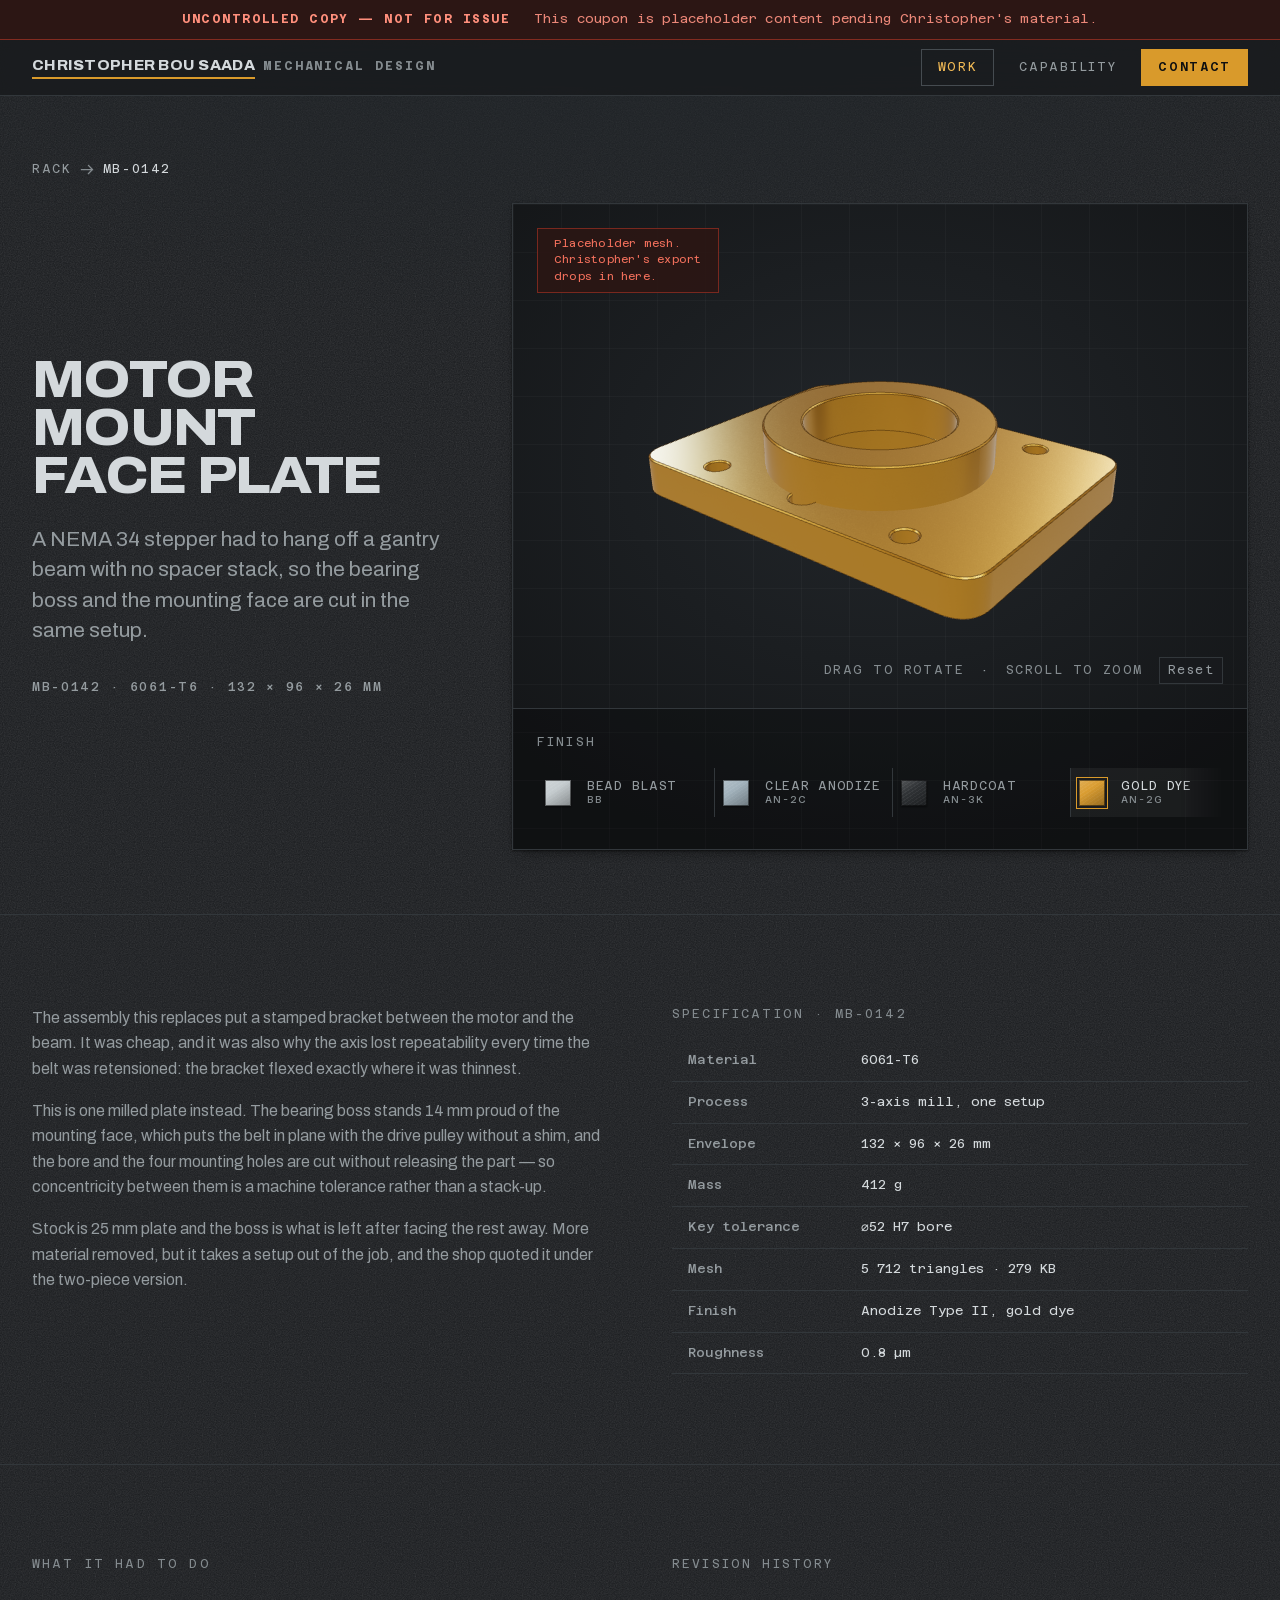
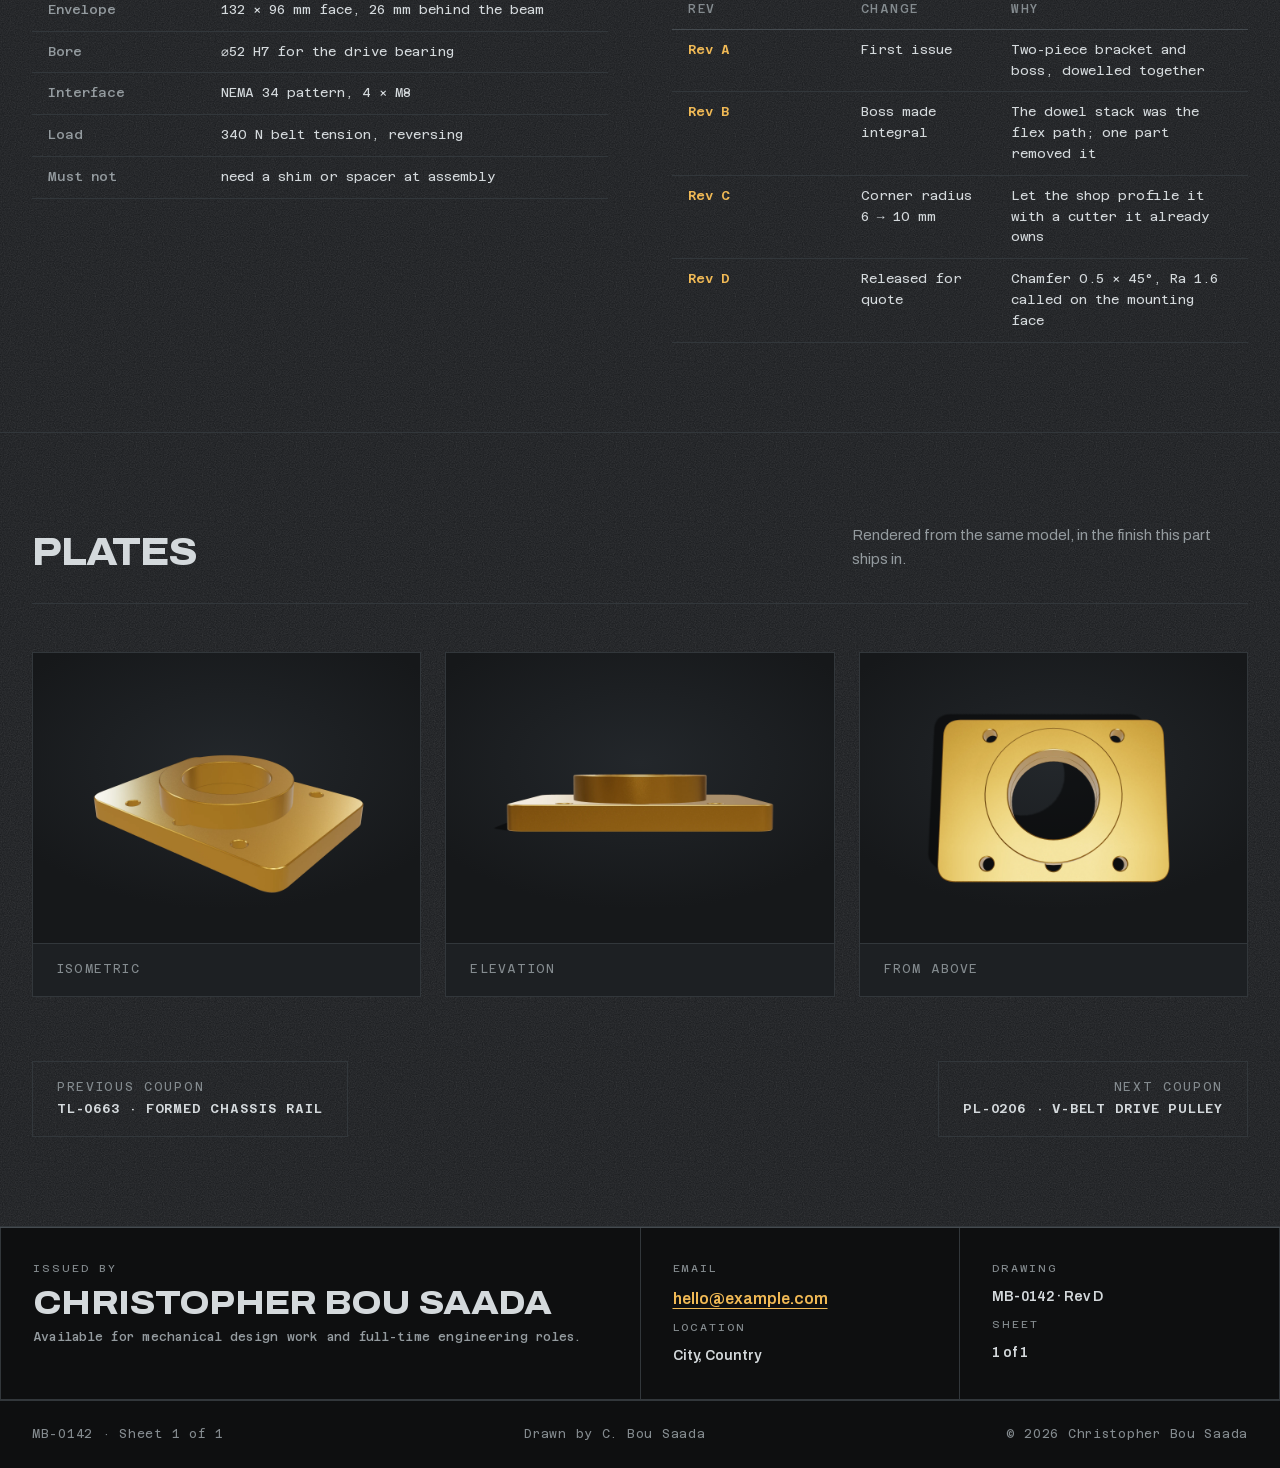
==== commit 8eec0460: "Free the page scroll on the hero, and use the client's real name The hero viewer fills the first vie" ====
--- a/projects/mb-0142/index.html
+++ b/projects/mb-0142/index.html
@@ -3,7 +3,7 @@
 <head>
 <meta charset="utf-8">
 <meta name="viewport" content="width=device-width, initial-scale=1">
-<title>Motor mount face plate · MB-0142 — Christopher Vale</title>
+<title>Motor mount face plate · MB-0142 — Christopher Bou Saada</title>
 <meta name="description" content="A NEMA 34 stepper had to hang off a gantry beam with no spacer stack, so the bearing boss and the mounting face are cut in the same setup.">
 <meta name="theme-color" content="#16181a">
 <meta property="og:title" content="Motor mount face plate · MB-0142">
@@ -44,7 +44,7 @@
 
 <header class="nameplate">
   <a class="nameplate__mark" href="../../">
-    <b>Christopher Vale</b>
+    <b>Christopher Bou Saada</b>
     <em>Mechanical design</em>
   </a>
   <nav class="nameplate__nav" aria-label="Primary">
@@ -222,7 +222,7 @@
   <div class="titleblock__grid">
     <div class="titleblock__cell titleblock__issuer">
       <span class="k">Issued by</span>
-      <span class="v">Christopher Vale</span>
+      <span class="v">Christopher Bou Saada</span>
       <p class="stamp" style="text-transform:none;letter-spacing:0.02em;line-height:1.6">
         Available for mechanical design work and full-time engineering roles.
       </p>
@@ -242,8 +242,8 @@
   </div>
   <div class="titleblock__foot">
     <span>MB-0142 · Sheet 1 of 1</span>
-    <span>Drawn by C. Vale</span>
-    <span>&copy; <span data-year>2026</span> Christopher Vale</span>
+    <span>Drawn by C. Bou Saada</span>
+    <span>&copy; <span data-year>2026</span> Christopher Bou Saada</span>
   </div>
 </footer>
 
--- a/assets/css/site.css
+++ b/assets/css/site.css
@@ -597,7 +597,11 @@
 }
 .viewer.is-live .viewer__poster { opacity: 0; }
 
-.viewer__canvas { width: 100%; height: 100%; touch-action: none; cursor: grab; }
+/* The poster is absolutely positioned; as a static element the canvas would
+   paint — and hit-test — beneath it, and fading the poster to opacity 0 does
+   not take it out of hit testing. Positioning the canvas puts it above the
+   poster by DOM order so drags reach OrbitControls. */
+.viewer__canvas { position: relative; width: 100%; height: 100%; touch-action: none; cursor: grab; }
 .viewer__canvas:active { cursor: grabbing; }
 
 .viewer__readout {
@@ -1136,6 +1140,13 @@
     opacity: 0;
     transform: translateY(14px) scale(0.985);
   }
+  /* Only JavaScript adds .is-seated, so without it every coupon in the rack
+     would stay at opacity 0 and the work register would render as blank
+     space. The content and its links must survive with scripting off. */
+  .no-js .seat {
+    opacity: 1;
+    transform: none;
+  }
   .seat.is-seated {
     opacity: 1;
     transform: none;
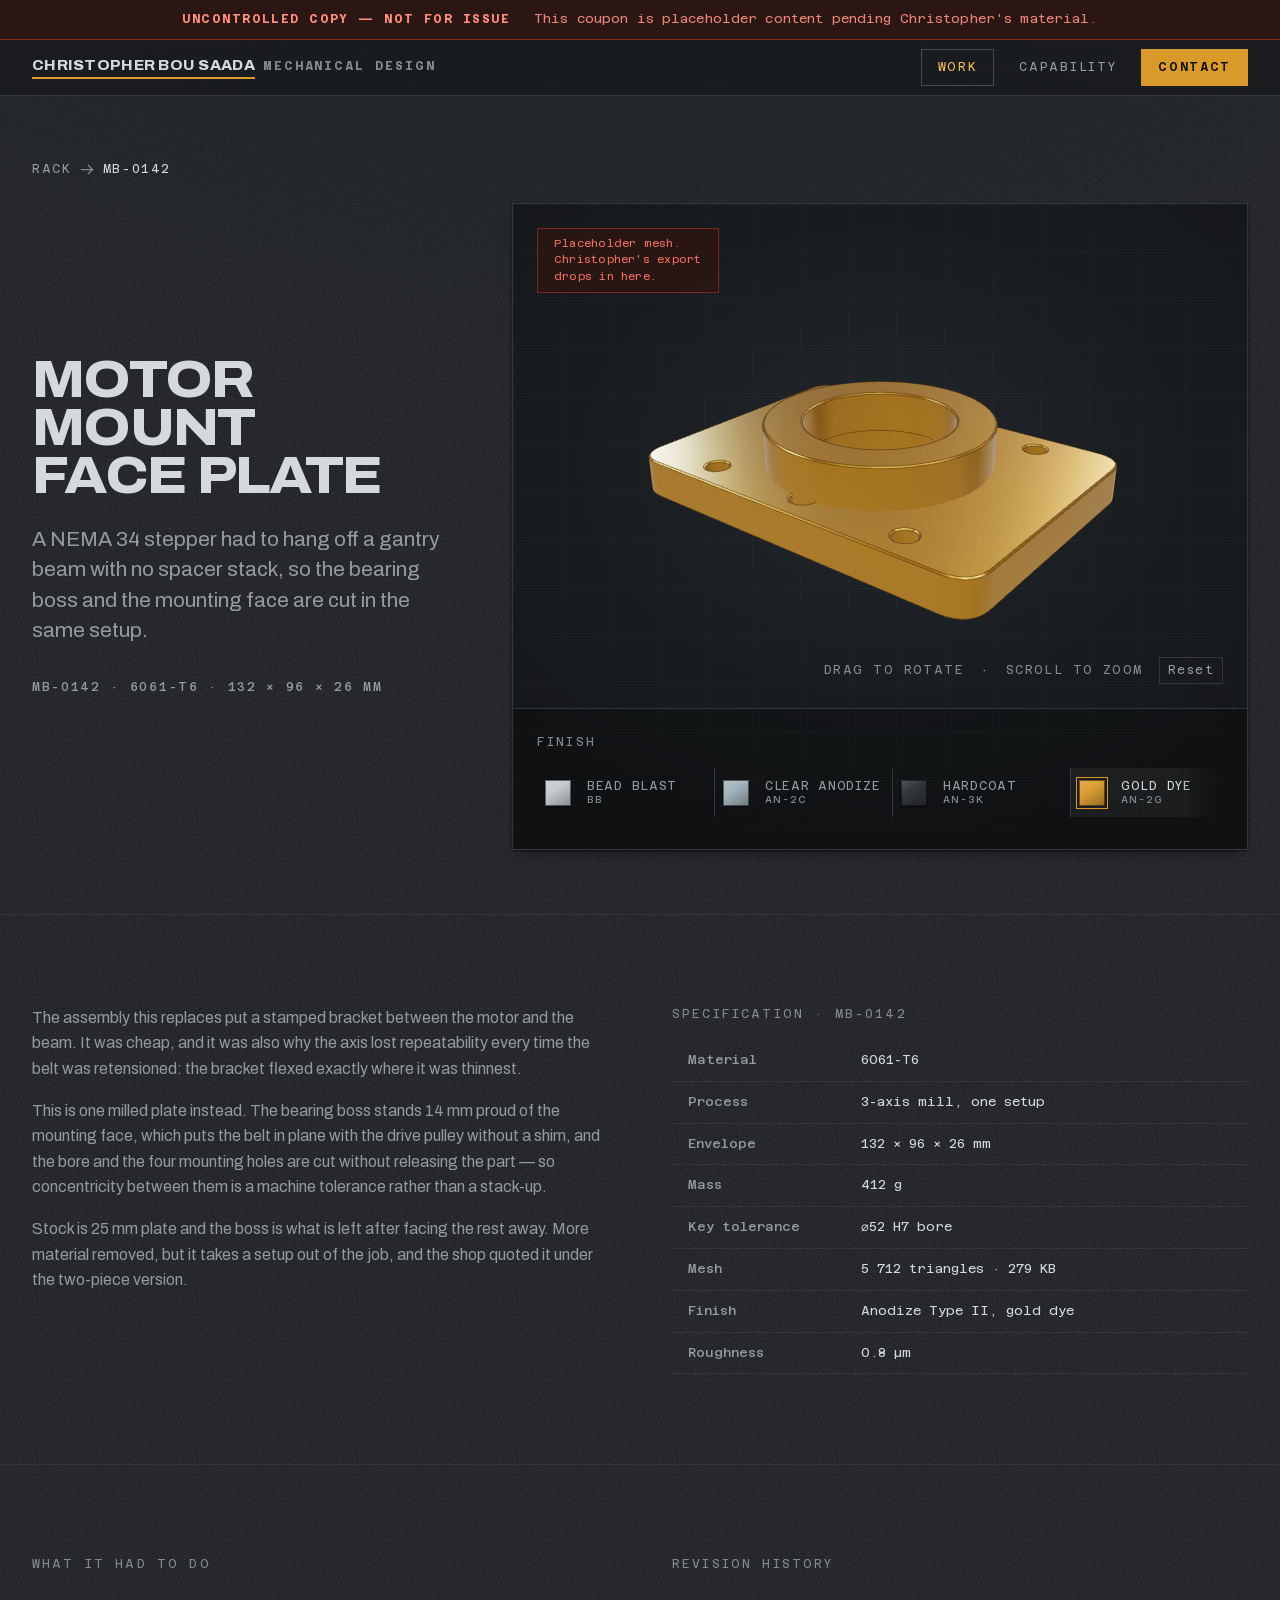
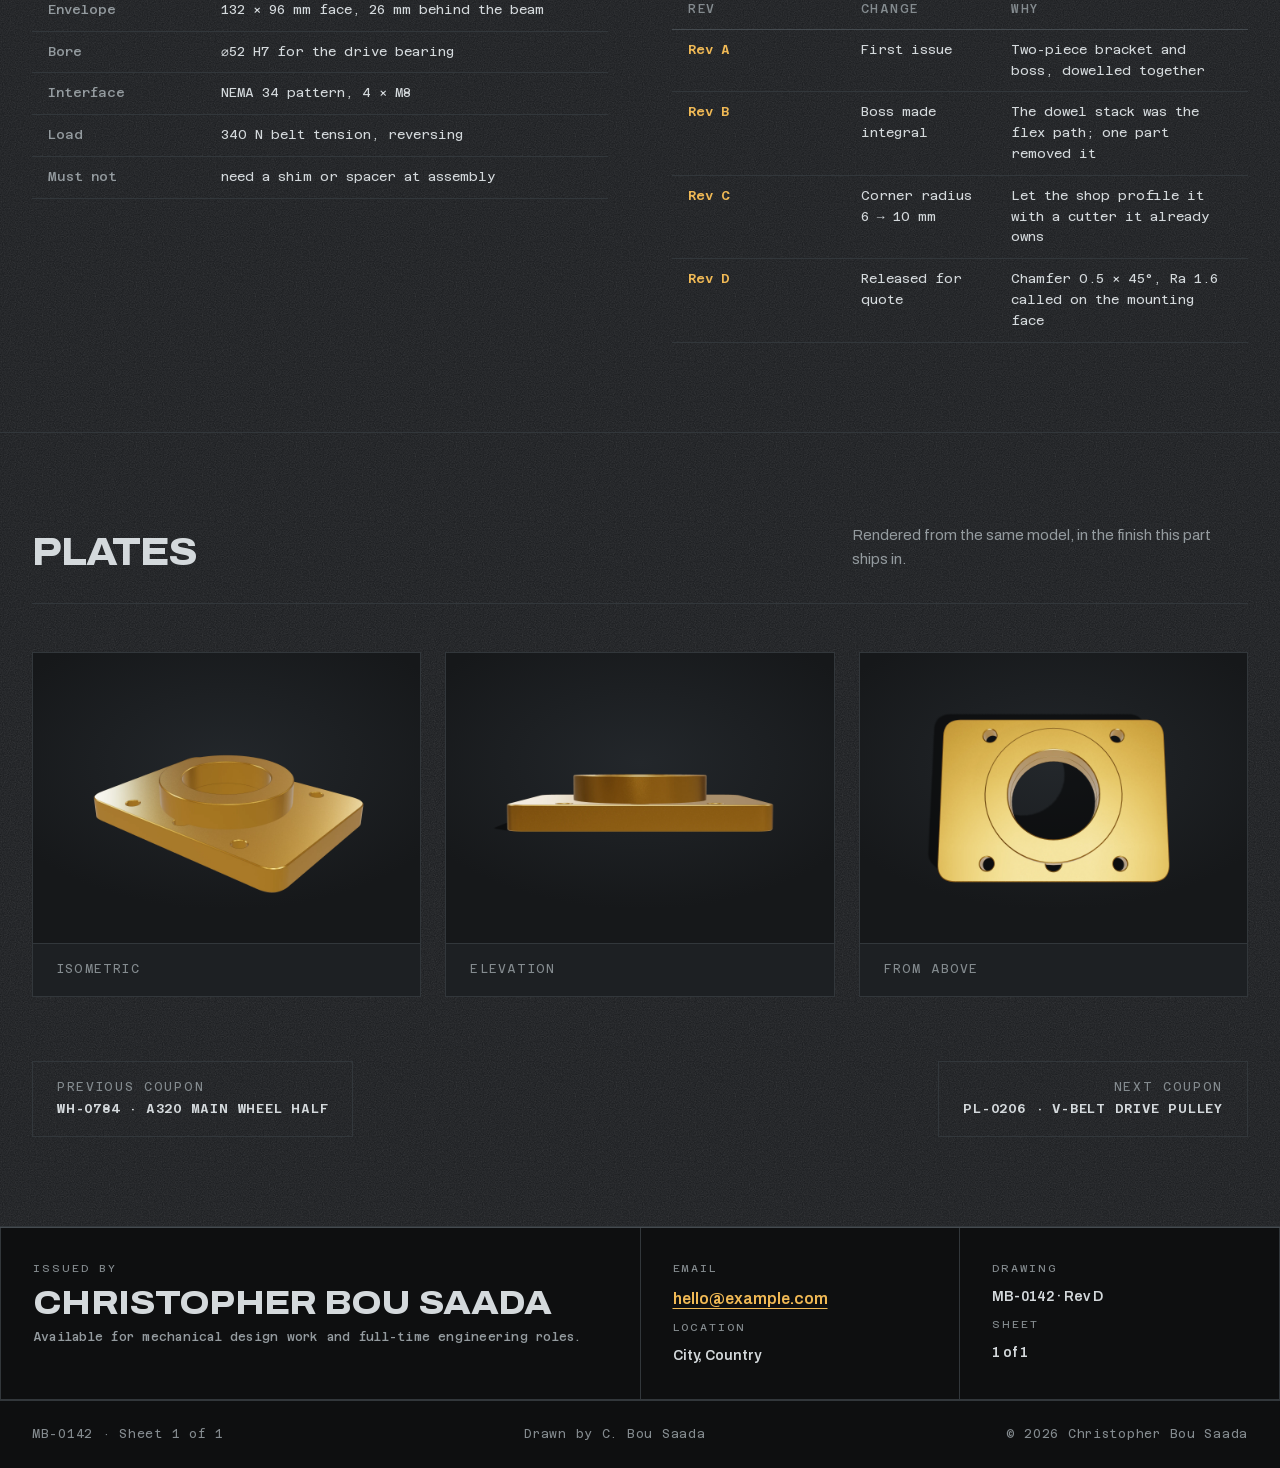
==== commit 008c3eb0: "Add WH-0784, an A320 main wheel half, as the seventh coupon The source export was 10.43 MB and 362,3" ====
--- a/projects/mb-0142/index.html
+++ b/projects/mb-0142/index.html
@@ -211,7 +211,7 @@
       </div>
 
       <nav class="pager mt-8" aria-label="Other coupons">
-        <a href="../tl-0663/"><span>Previous coupon</span><b>TL-0663 · Formed chassis rail</b></a>
+        <a href="../wh-0784/"><span>Previous coupon</span><b>WH-0784 · A320 main wheel half</b></a>
         <a href="../pl-0206/" class="is-next"><span>Next coupon</span><b>PL-0206 · V-belt drive pulley</b></a>
       </nav>
     </div>
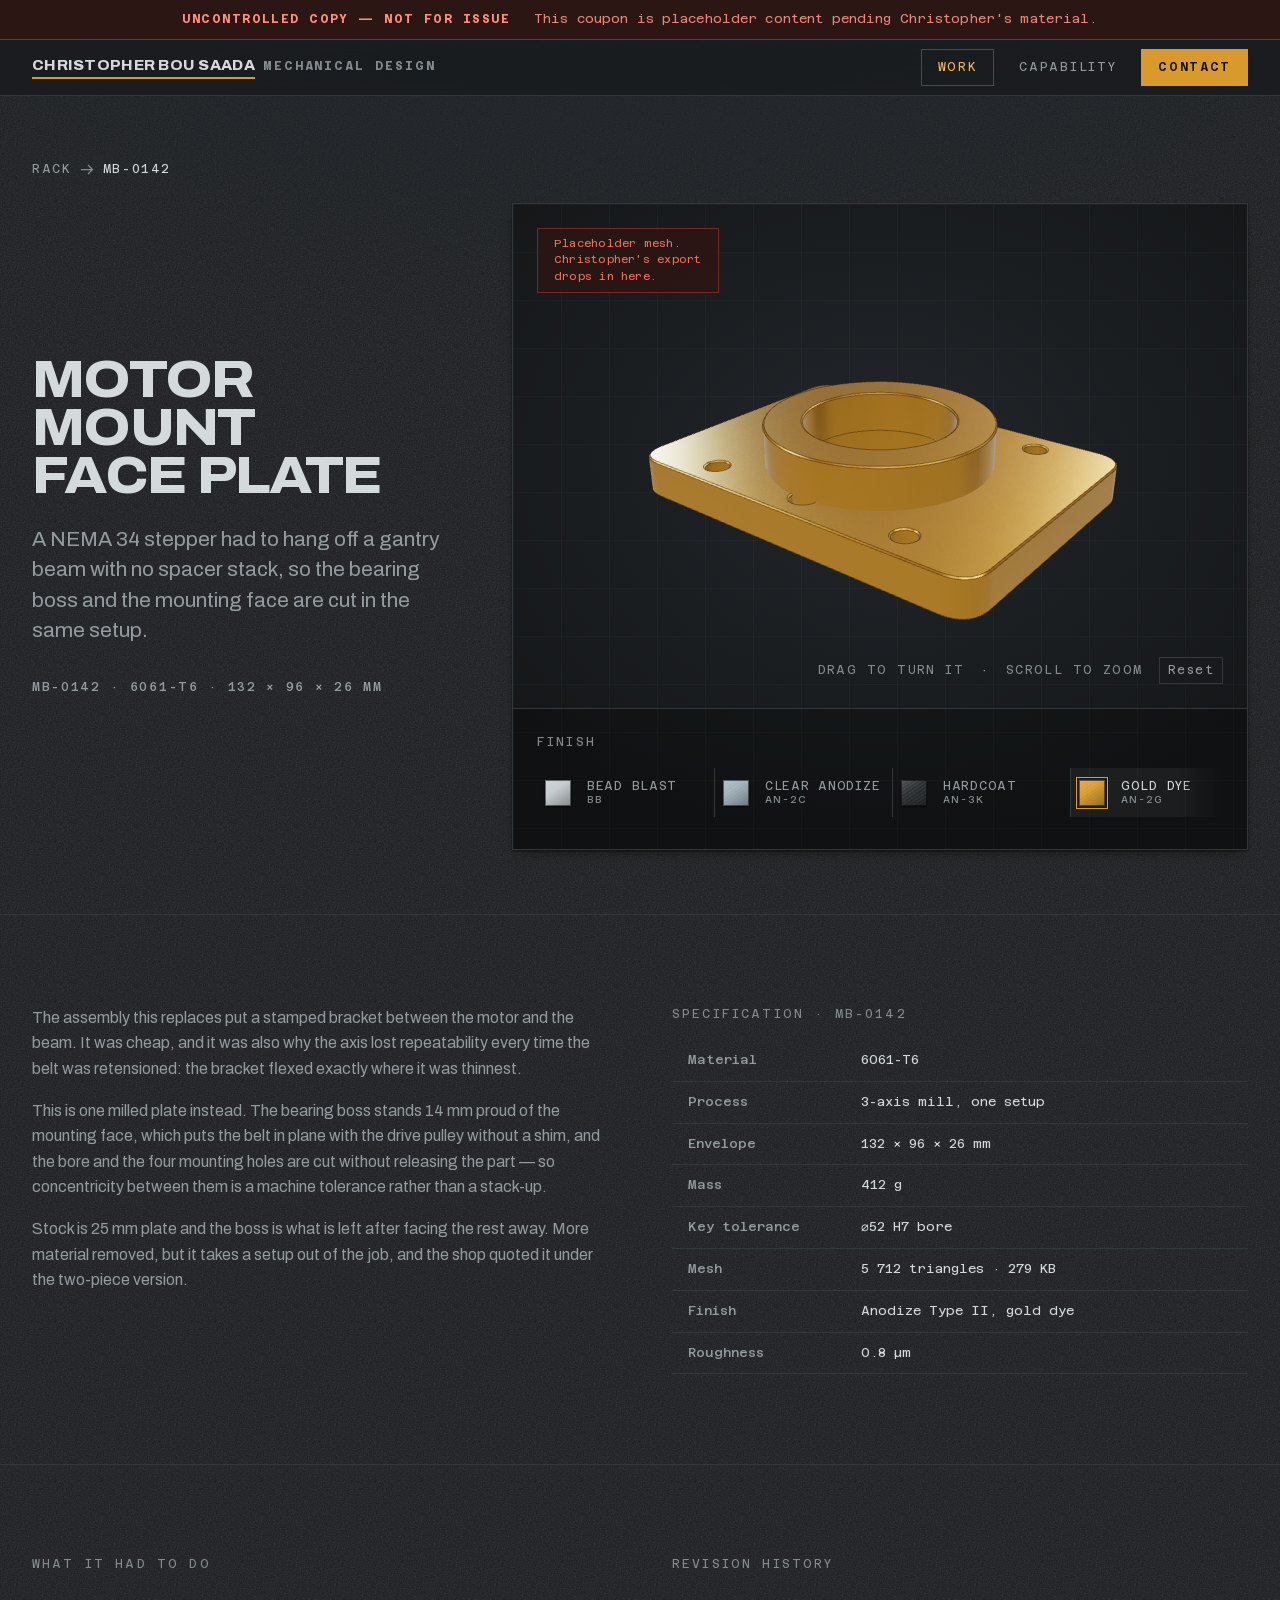
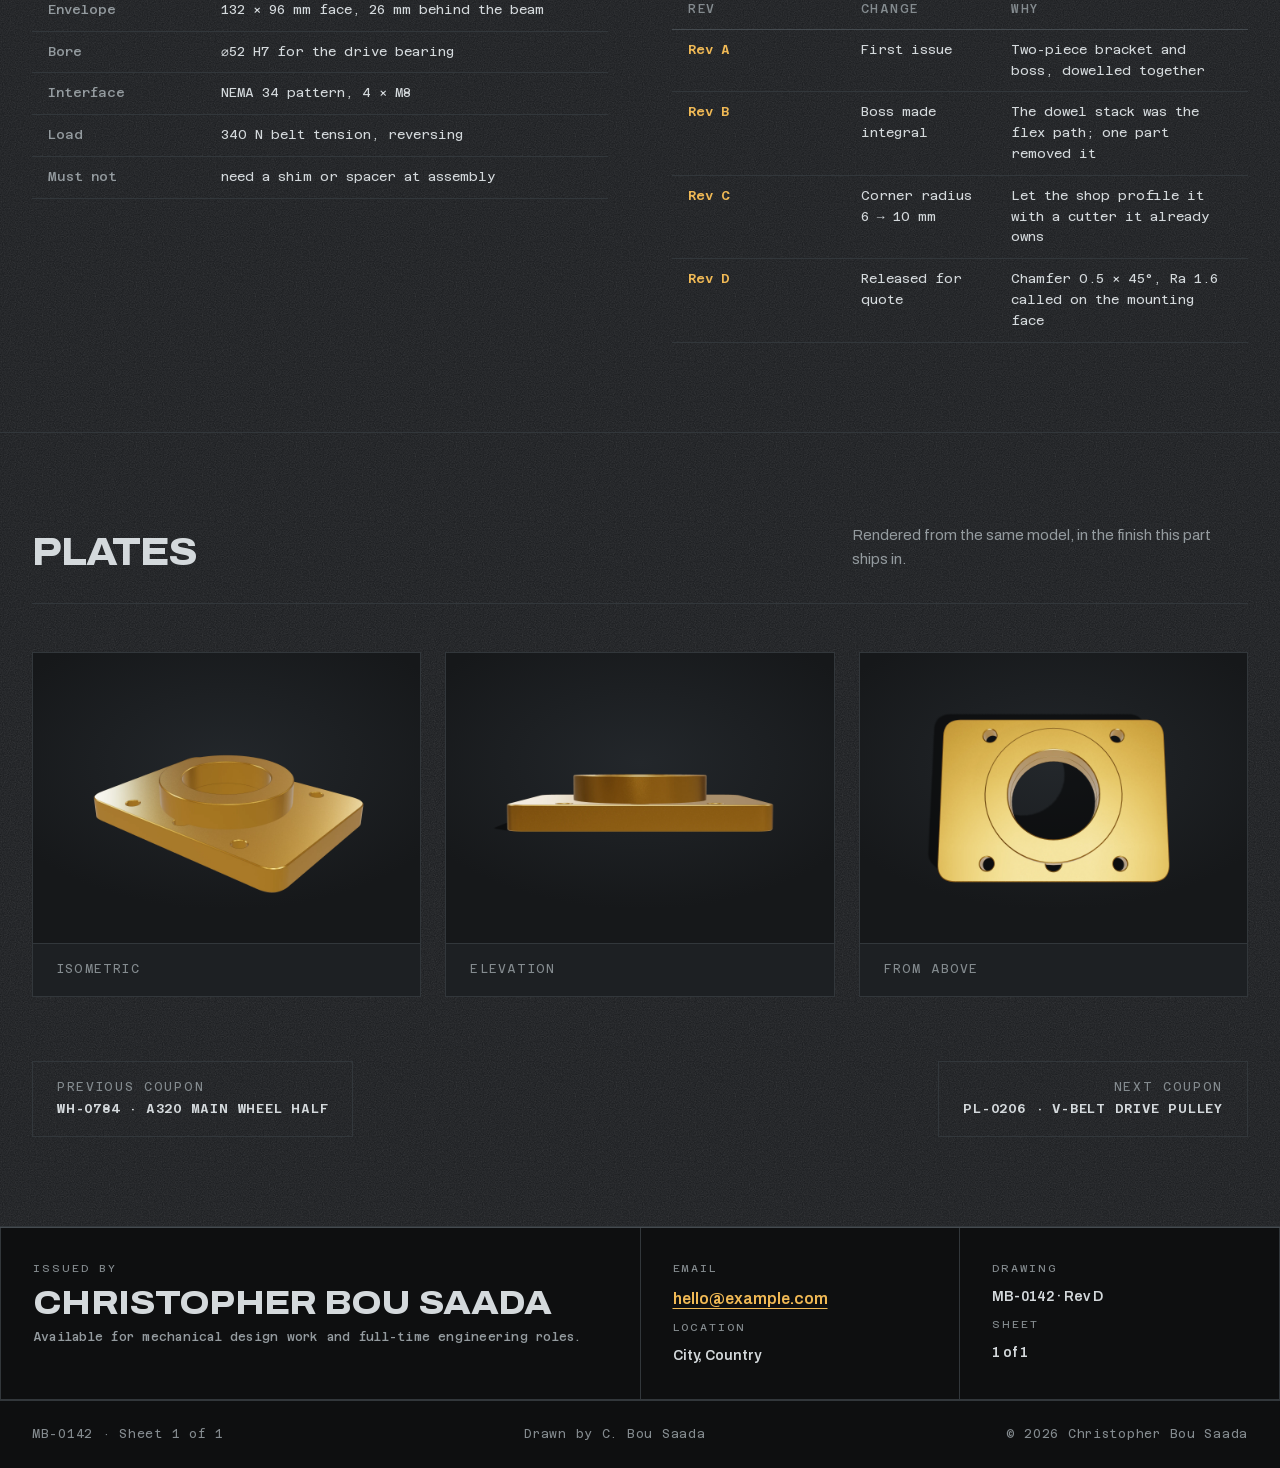
==== commit e94469d6: "Say 'Drag to turn it' rather than 'Drag to rotate' 'Rotate' reads as spinning on a fixed axis; dragg" ====
--- a/projects/mb-0142/index.html
+++ b/projects/mb-0142/index.html
@@ -77,7 +77,7 @@
             <img class="viewer__poster" src="../../assets/renders/mb-0142-motor-mount.webp"
                  alt="Rendered isometric view of MB-0142, motor mount face plate.">
             <canvas class="viewer__canvas" tabindex="0" role="application"
-                    aria-label="Interactive 3D model of part MB-0142. Drag to rotate, scroll to zoom. With the keyboard: arrow keys rotate, plus and minus zoom, R resets the view."></canvas>
+                    aria-label="Interactive 3D model of part MB-0142. Drag to turn the part and view it from any angle, scroll to zoom. With the keyboard: arrow keys turn it, plus and minus zoom, R resets the view."></canvas>
             <div class="viewer__state">
               <span data-state-text>Loading specimen</span>
               <span class="viewer__bar"><i></i></span>
@@ -85,7 +85,7 @@
             <!-- PLACEHOLDER MARKER. Delete with the issue strip. -->
             <p class="viewer__note">Placeholder mesh. Christopher's export drops in here.</p>
             <div class="viewer__readout">
-              <span>Drag to rotate</span>
+              <span>Drag to turn it</span>
               <b>&middot;</b>
               <span class="pointer-fine">Scroll to zoom</span>
               <span class="pointer-coarse">Pinch to zoom</span>
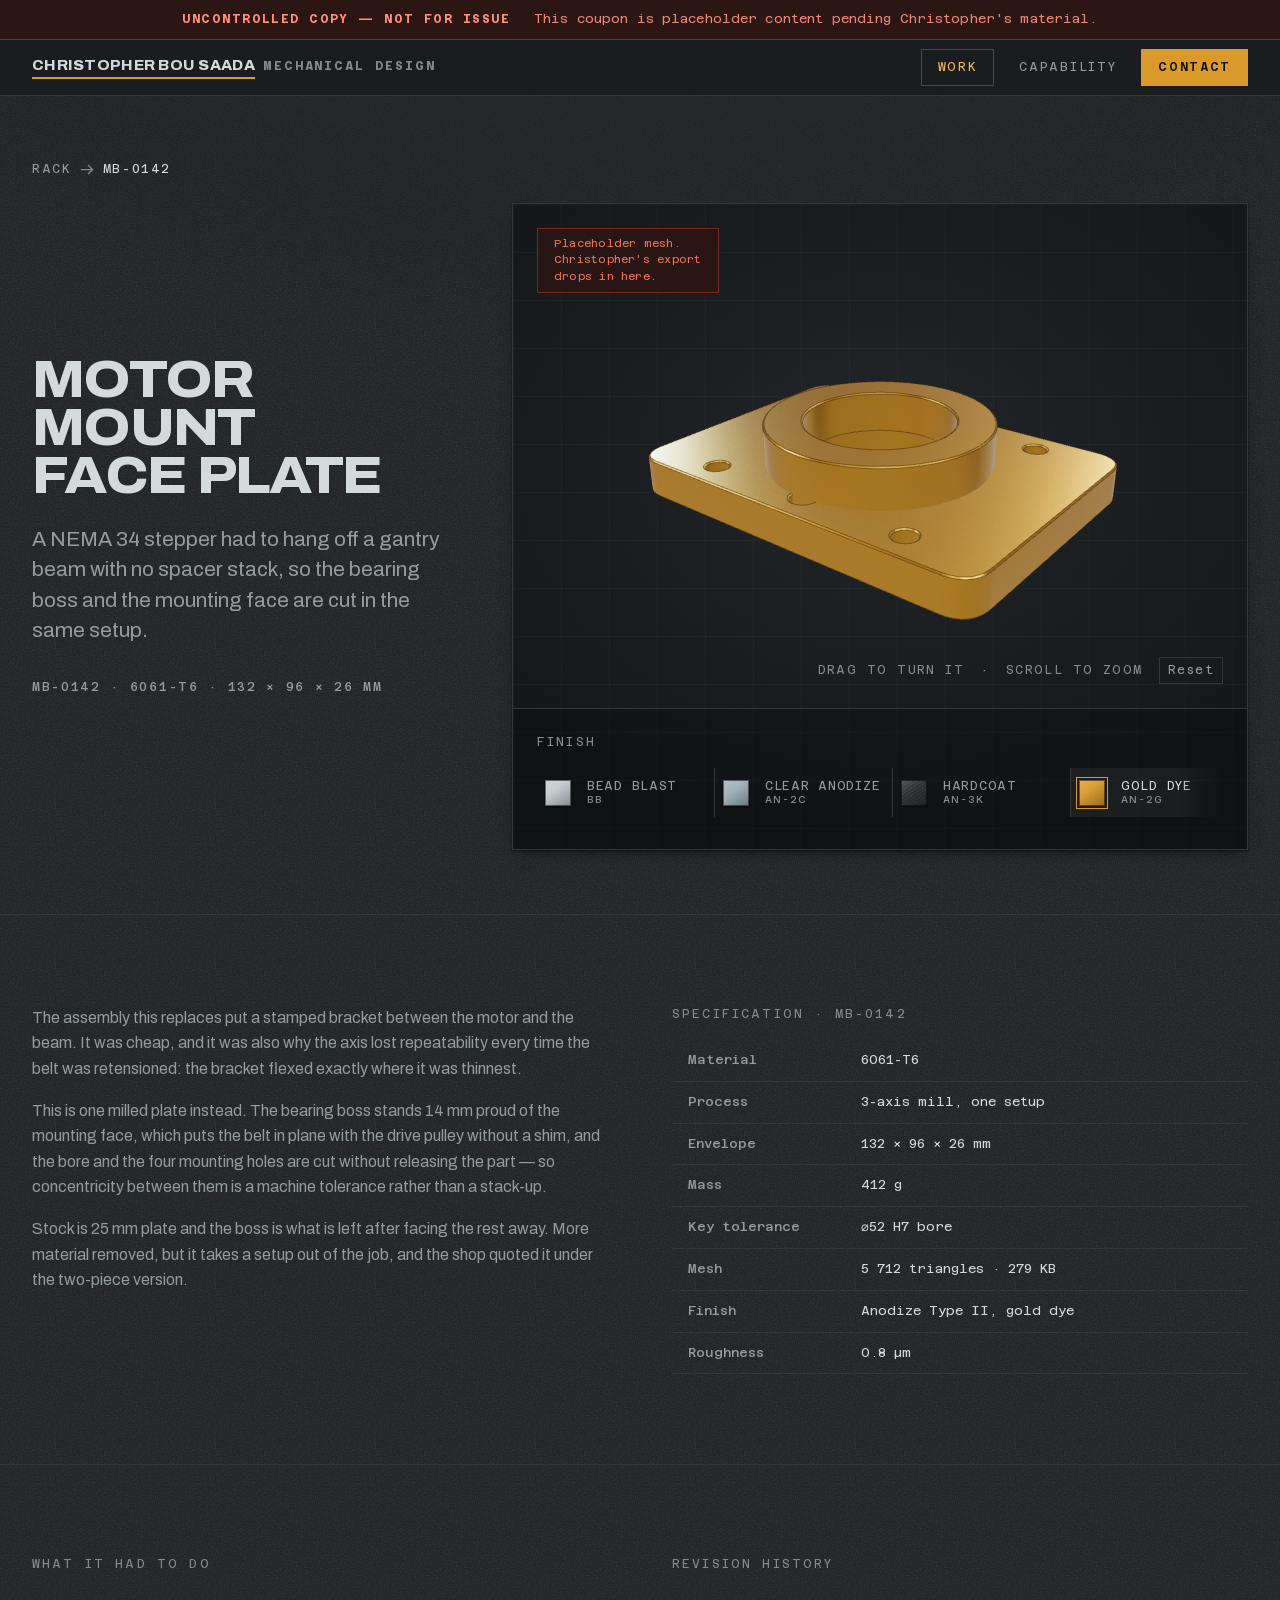
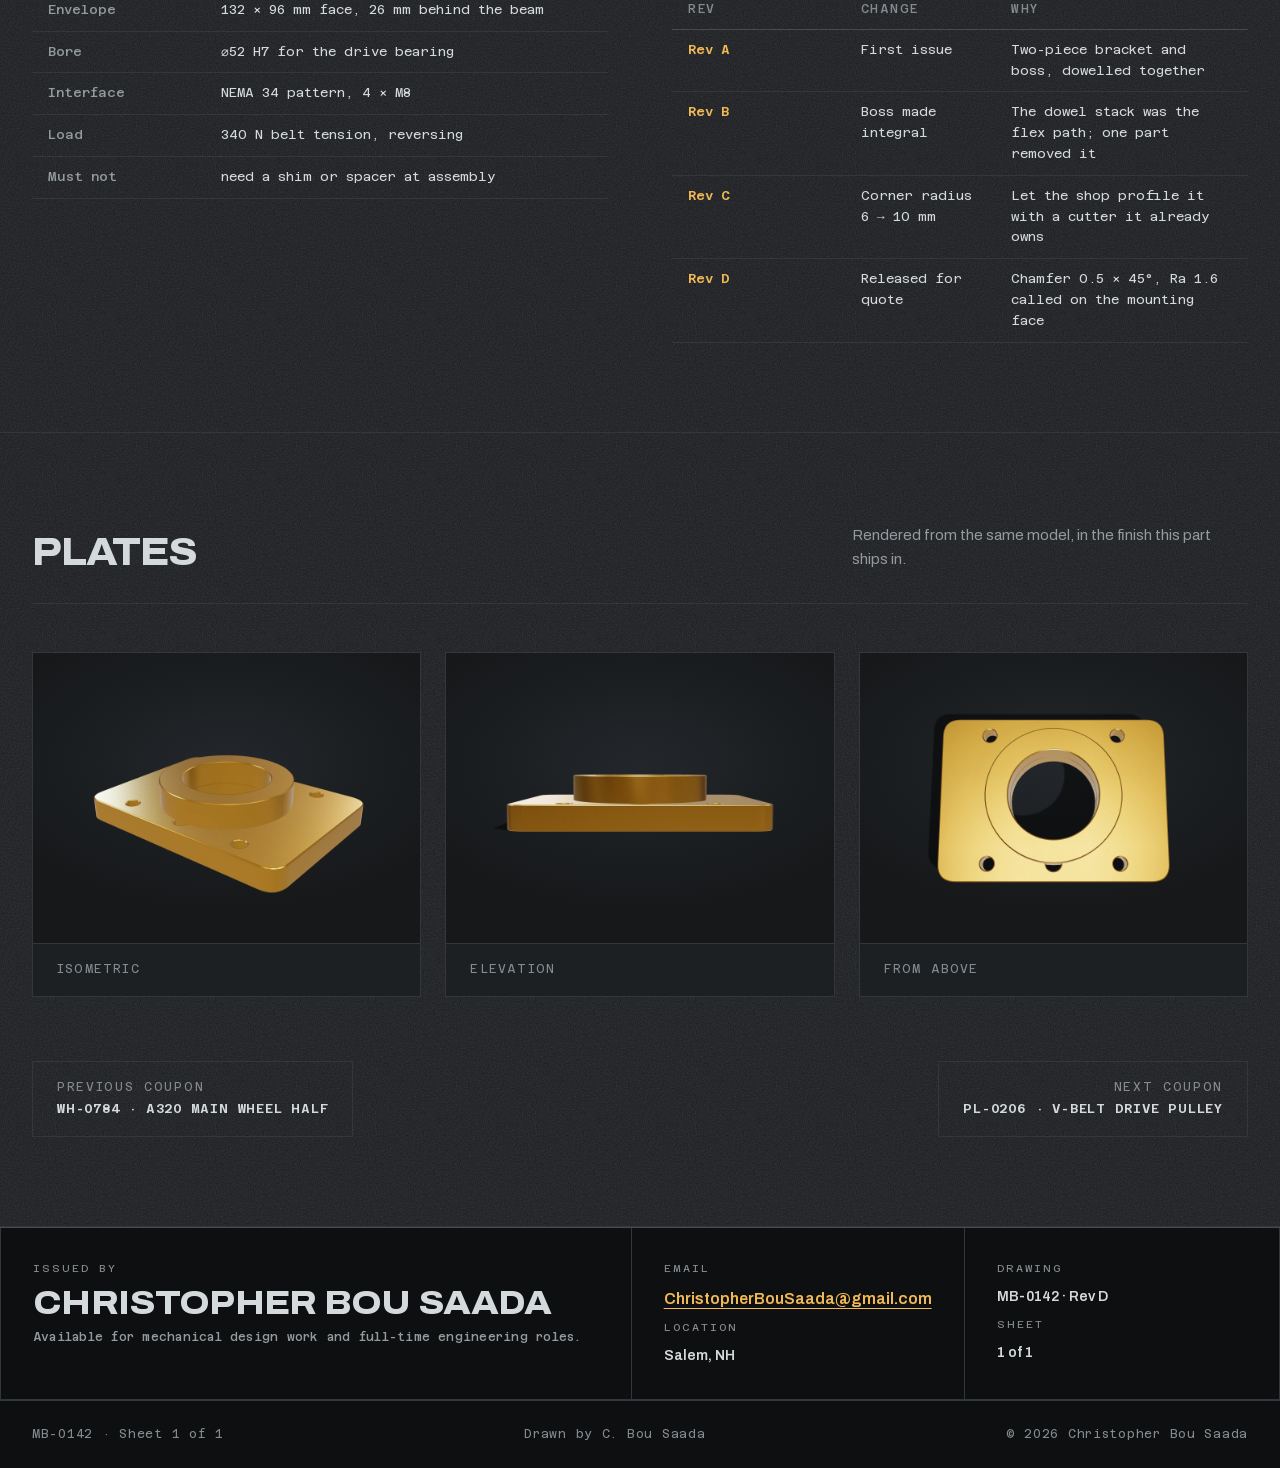
==== commit 4a2f7dbf: "Use real contact details; drop GrabCAD and the résumé row Email becomes ChristopherBouSaada@gmail.co" ====
--- a/projects/mb-0142/index.html
+++ b/projects/mb-0142/index.html
@@ -229,9 +229,9 @@
     </div>
     <div class="titleblock__cell">
       <span class="k">Email</span>
-      <span class="v"><a href="mailto:hello@example.com">hello@example.com</a></span>
+      <span class="v"><a href="mailto:ChristopherBouSaada@gmail.com">ChristopherBouSaada@gmail.com</a></span>
       <span class="k">Location</span>
-      <span class="v" style="font-size:0.875rem">City, Country</span>
+      <span class="v" style="font-size:0.875rem">Salem, NH</span>
     </div>
     <div class="titleblock__cell">
       <span class="k">Drawing</span>
